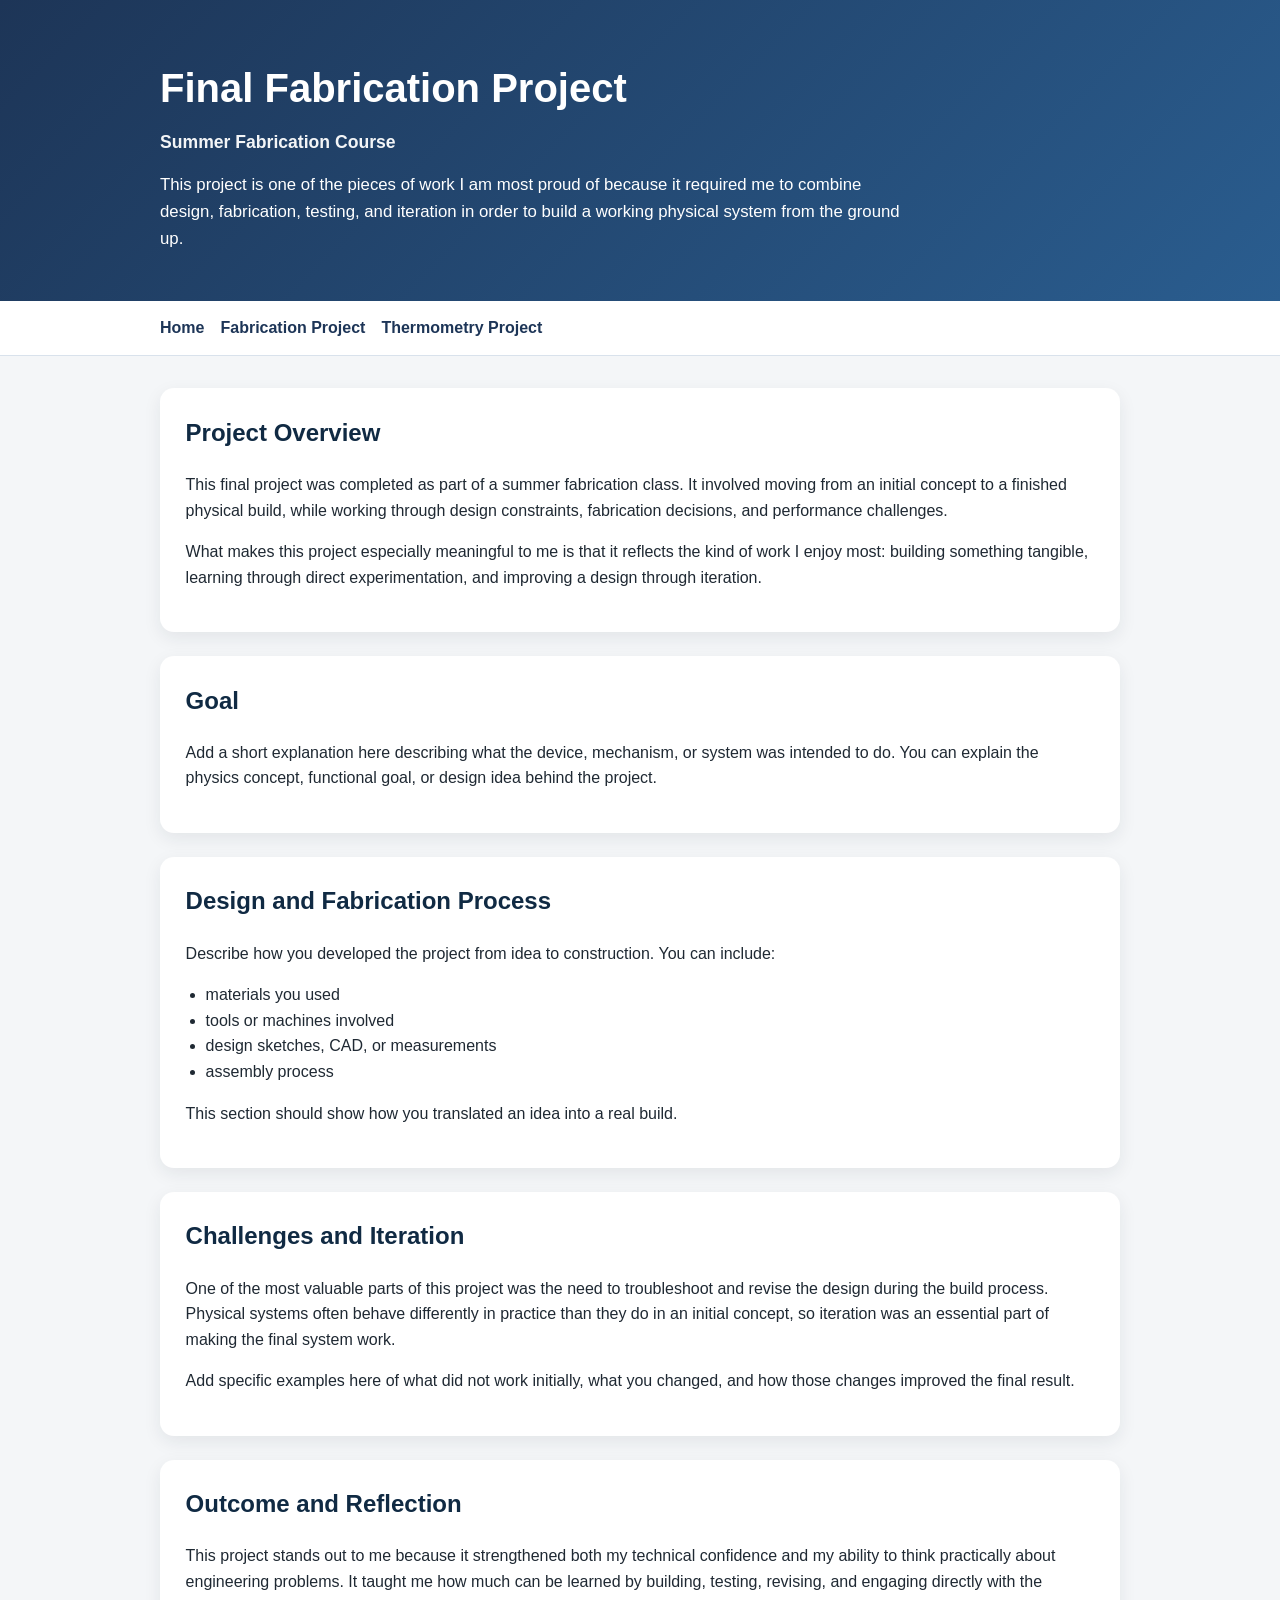
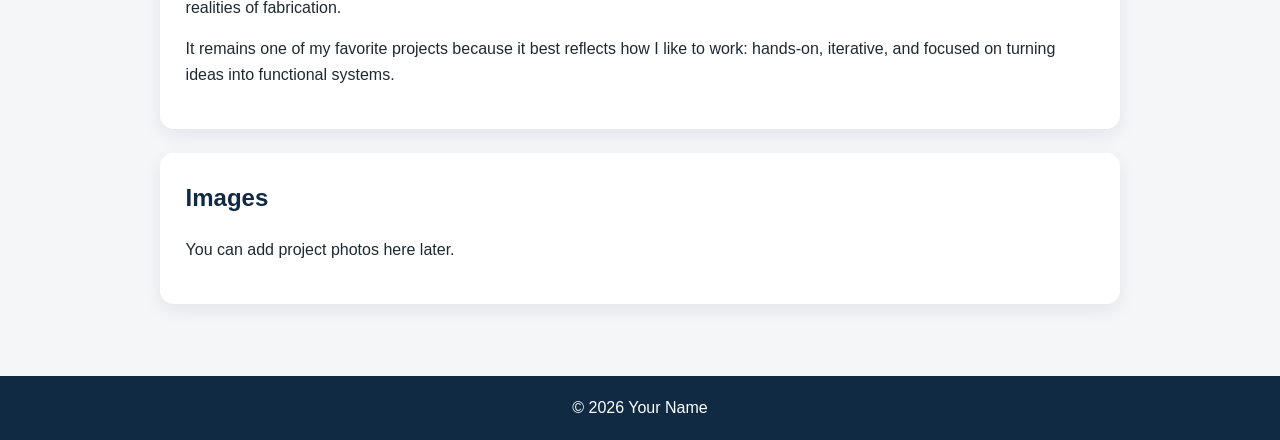
==== fabrication.html @ 94cea354 "Add portfolio website content" ====
<!DOCTYPE html>
<html lang="en">
<head>
  <meta charset="UTF-8" />
  <meta name="viewport" content="width=device-width, initial-scale=1.0" />
  <title>Final Fabrication Project | Helena Jackson </title>
  <link rel="stylesheet" href="style.css" />
</head>
<body>
  <header class="site-header">
    <div class="container">
      <h1>Final Fabrication Project</h1>
      <p class="subtitle">
        Summer Fabrication Course
      </p>
      <p class="intro">
        This project is one of the pieces of work I am most proud of because it required
        me to combine design, fabrication, testing, and iteration in order to build a
        working physical system from the ground up.
      </p>
    </div>
  </header>

  <nav class="navbar">
    <div class="container nav-links">
      <a href="index.html">Home</a>
      <a href="fabrication.html">Fabrication Project</a>
      <a href="thermometry.html">Thermometry Project</a>
    </div>
  </nav>

  <main class="container">
    <section class="card">
      <h2>Project Overview</h2>
      <p>
        This final project was completed as part of a summer fabrication class. It involved
        moving from an initial concept to a finished physical build, while working through
        design constraints, fabrication decisions, and performance challenges.
      </p>
      <p>
        What makes this project especially meaningful to me is that it reflects the kind of
        work I enjoy most: building something tangible, learning through direct experimentation,
        and improving a design through iteration.
      </p>
    </section>

    <section class="card">
      <h2>Goal</h2>
      <p>
        Add a short explanation here describing what the device, mechanism, or system was
        intended to do. You can explain the physics concept, functional goal, or design idea
        behind the project.
      </p>
    </section>

    <section class="card">
      <h2>Design and Fabrication Process</h2>
      <p>
        Describe how you developed the project from idea to construction. You can include:
      </p>
      <ul>
        <li>materials you used</li>
        <li>tools or machines involved</li>
        <li>design sketches, CAD, or measurements</li>
        <li>assembly process</li>
      </ul>
      <p>
        This section should show how you translated an idea into a real build.
      </p>
    </section>

    <section class="card">
      <h2>Challenges and Iteration</h2>
      <p>
        One of the most valuable parts of this project was the need to troubleshoot and revise
        the design during the build process. Physical systems often behave differently in practice
        than they do in an initial concept, so iteration was an essential part of making the
        final system work.
      </p>
      <p>
        Add specific examples here of what did not work initially, what you changed, and how those
        changes improved the final result.
      </p>
    </section>

    <section class="card">
      <h2>Outcome and Reflection</h2>
      <p>
        This project stands out to me because it strengthened both my technical confidence and
        my ability to think practically about engineering problems. It taught me how much can be
        learned by building, testing, revising, and engaging directly with the realities of
        fabrication.
      </p>
      <p>
        It remains one of my favorite projects because it best reflects how I like to work:
        hands-on, iterative, and focused on turning ideas into functional systems.
      </p>
    </section>

    <section class="card">
      <h2>Images</h2>
      <p>
        You can add project photos here later.
      </p>

      <!-- Example image block:
      <img src="images/fabrication-project.jpg" alt="Fabrication project" class="project-image" />
      <p class="caption">Caption describing the image.</p>
      -->
    </section>
  </main>

  <footer class="site-footer">
    <div class="container">
      <p>© 2026 Your Name</p>
    </div>
  </footer>
</body>
</html>
---- style.css ----
* {
  box-sizing: border-box;
}

body {
  margin: 0;
  font-family: Arial, Helvetica, sans-serif;
  background-color: #f4f6f8;
  color: #1f2933;
  line-height: 1.6;
}

.container {
  width: min(960px, 92%);
  margin: 0 auto;
}

.site-header {
  background: linear-gradient(135deg, #1d3557, #2a5d8f);
  color: #ffffff;
  padding: 3.5rem 0 3rem;
}

.site-header h1 {
  margin: 0 0 0.5rem;
  font-size: 2.5rem;
}

.subtitle {
  font-size: 1.1rem;
  font-weight: 700;
  margin: 0 0 1rem;
  opacity: 0.95;
}

.intro {
  max-width: 760px;
  margin: 0;
  font-size: 1.05rem;
}

.navbar {
  background-color: #ffffff;
  border-bottom: 1px solid #d9e2ec;
  position: sticky;
  top: 0;
  z-index: 10;
}

.nav-links {
  display: flex;
  gap: 1rem;
  flex-wrap: wrap;
  padding: 0.9rem 0;
}

.nav-links a {
  color: #1d3557;
  text-decoration: none;
  font-weight: 700;
}

.nav-links a:hover {
  text-decoration: underline;
}

main {
  padding: 2rem 0 3rem;
}

.card {
  background-color: #ffffff;
  border-radius: 14px;
  padding: 1.6rem;
  margin-bottom: 1.5rem;
  box-shadow: 0 6px 18px rgba(31, 41, 51, 0.08);
}

.card h2 {
  margin-top: 0;
  color: #102a43;
}

.project-list {
  display: grid;
  gap: 1rem;
}

.project-item {
  padding: 1rem;
  border: 1px solid #d9e2ec;
  border-radius: 10px;
  background-color: #f9fbfc;
}

.project-item h3 {
  margin-top: 0;
  margin-bottom: 0.4rem;
}

.project-item a {
  color: #1d3557;
  text-decoration: none;
}

.project-item a:hover {
  text-decoration: underline;
}

.project-image {
  width: 100%;
  height: auto;
  border-radius: 10px;
  margin-top: 1rem;
}

.caption {
  font-size: 0.95rem;
  color: #52606d;
  margin-top: 0.5rem;
}

ul {
  padding-left: 1.25rem;
}

.site-footer {
  background-color: #102a43;
  color: #ffffff;
  padding: 1.2rem 0;
  text-align: center;
}

.site-footer p {
  margin: 0;
}

@media (max-width: 640px) {
  .site-header h1 {
    font-size: 2rem;
  }

  .intro {
    font-size: 1rem;
  }

  .card {
    padding: 1.2rem;
  }
}
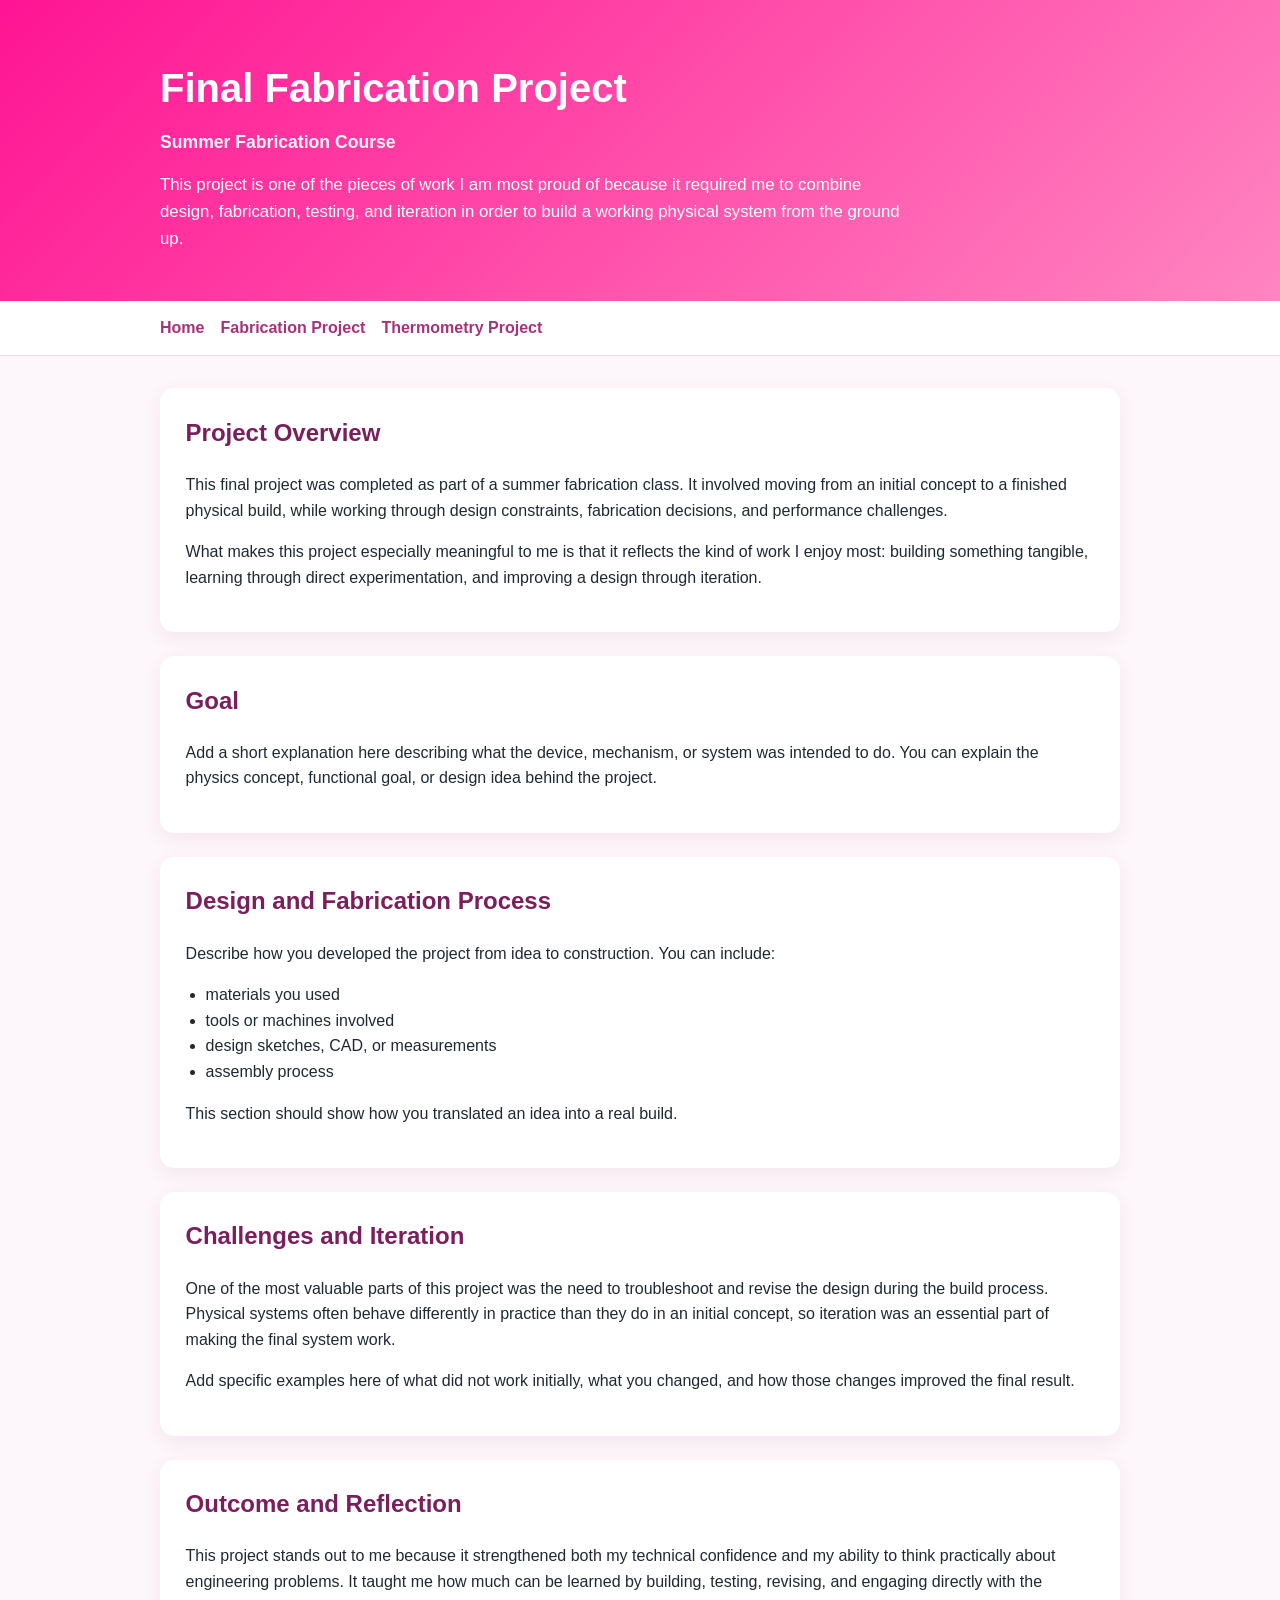
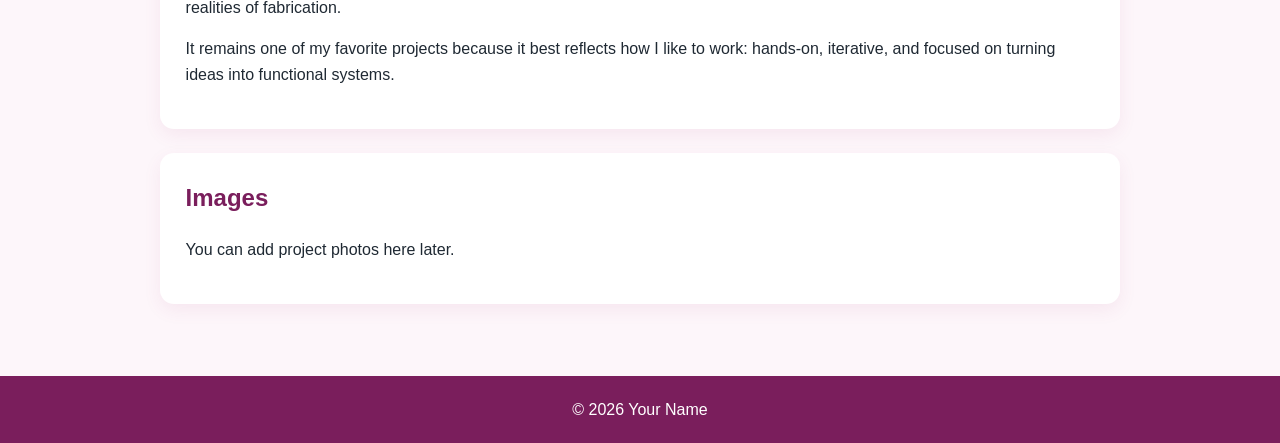
==== commit bfa3312f: "made changes" ====
--- a/fabrication.html
+++ b/fabrication.html
@@ -4,7 +4,7 @@
   <meta charset="UTF-8" />
   <meta name="viewport" content="width=device-width, initial-scale=1.0" />
   <title>Final Fabrication Project | Helena Jackson </title>
-  <link rel="stylesheet" href="style.css" />
+  <link rel="stylesheet" href="style.css?v=2" />
 </head>
 <body>
   <header class="site-header">
--- a/style.css
+++ b/style.css
@@ -5,7 +5,7 @@
 body {
   margin: 0;
   font-family: Arial, Helvetica, sans-serif;
-  background-color: #f4f6f8;
+  background-color: #fdf6fa; /* very light pink background */
   color: #1f2933;
   line-height: 1.6;
 }
@@ -16,7 +16,7 @@
 }
 
 .site-header {
-  background: linear-gradient(135deg, #1d3557, #2a5d8f);
+  background: linear-gradient(135deg, #ff1493, #ff85c1);
   color: #ffffff;
   padding: 3.5rem 0 3rem;
 }
@@ -41,7 +41,7 @@
 
 .navbar {
   background-color: #ffffff;
-  border-bottom: 1px solid #d9e2ec;
+  border-bottom: 1px solid #f3d6e6;
   position: sticky;
   top: 0;
   z-index: 10;
@@ -55,12 +55,13 @@
 }
 
 .nav-links a {
-  color: #1d3557;
+  color: #a83279;
   text-decoration: none;
   font-weight: 700;
 }
 
 .nav-links a:hover {
+  color: #d16ba5;
   text-decoration: underline;
 }
 
@@ -73,12 +74,12 @@
   border-radius: 14px;
   padding: 1.6rem;
   margin-bottom: 1.5rem;
-  box-shadow: 0 6px 18px rgba(31, 41, 51, 0.08);
+  box-shadow: 0 6px 18px rgba(168, 50, 121, 0.08);
 }
 
 .card h2 {
   margin-top: 0;
-  color: #102a43;
+  color: #7a1e5c;
 }
 
 .project-list {
@@ -88,9 +89,9 @@
 
 .project-item {
   padding: 1rem;
-  border: 1px solid #d9e2ec;
+  border: 1px solid #f3d6e6;
   border-radius: 10px;
-  background-color: #f9fbfc;
+  background-color: #fff9fc;
 }
 
 .project-item h3 {
@@ -99,7 +100,7 @@
 }
 
 .project-item a {
-  color: #1d3557;
+  color: #a83279;
   text-decoration: none;
 }
 
@@ -116,7 +117,7 @@
 
 .caption {
   font-size: 0.95rem;
-  color: #52606d;
+  color: #6b4c5c;
   margin-top: 0.5rem;
 }
 
@@ -125,9 +126,9 @@
 }
 
 .site-footer {
-  background-color: #102a43;
+  background-color: #7a1e5c;
   color: #ffffff;
-  padding: 1.2rem 0;
+  padding: 1.3rem 0;
   text-align: center;
 }
 
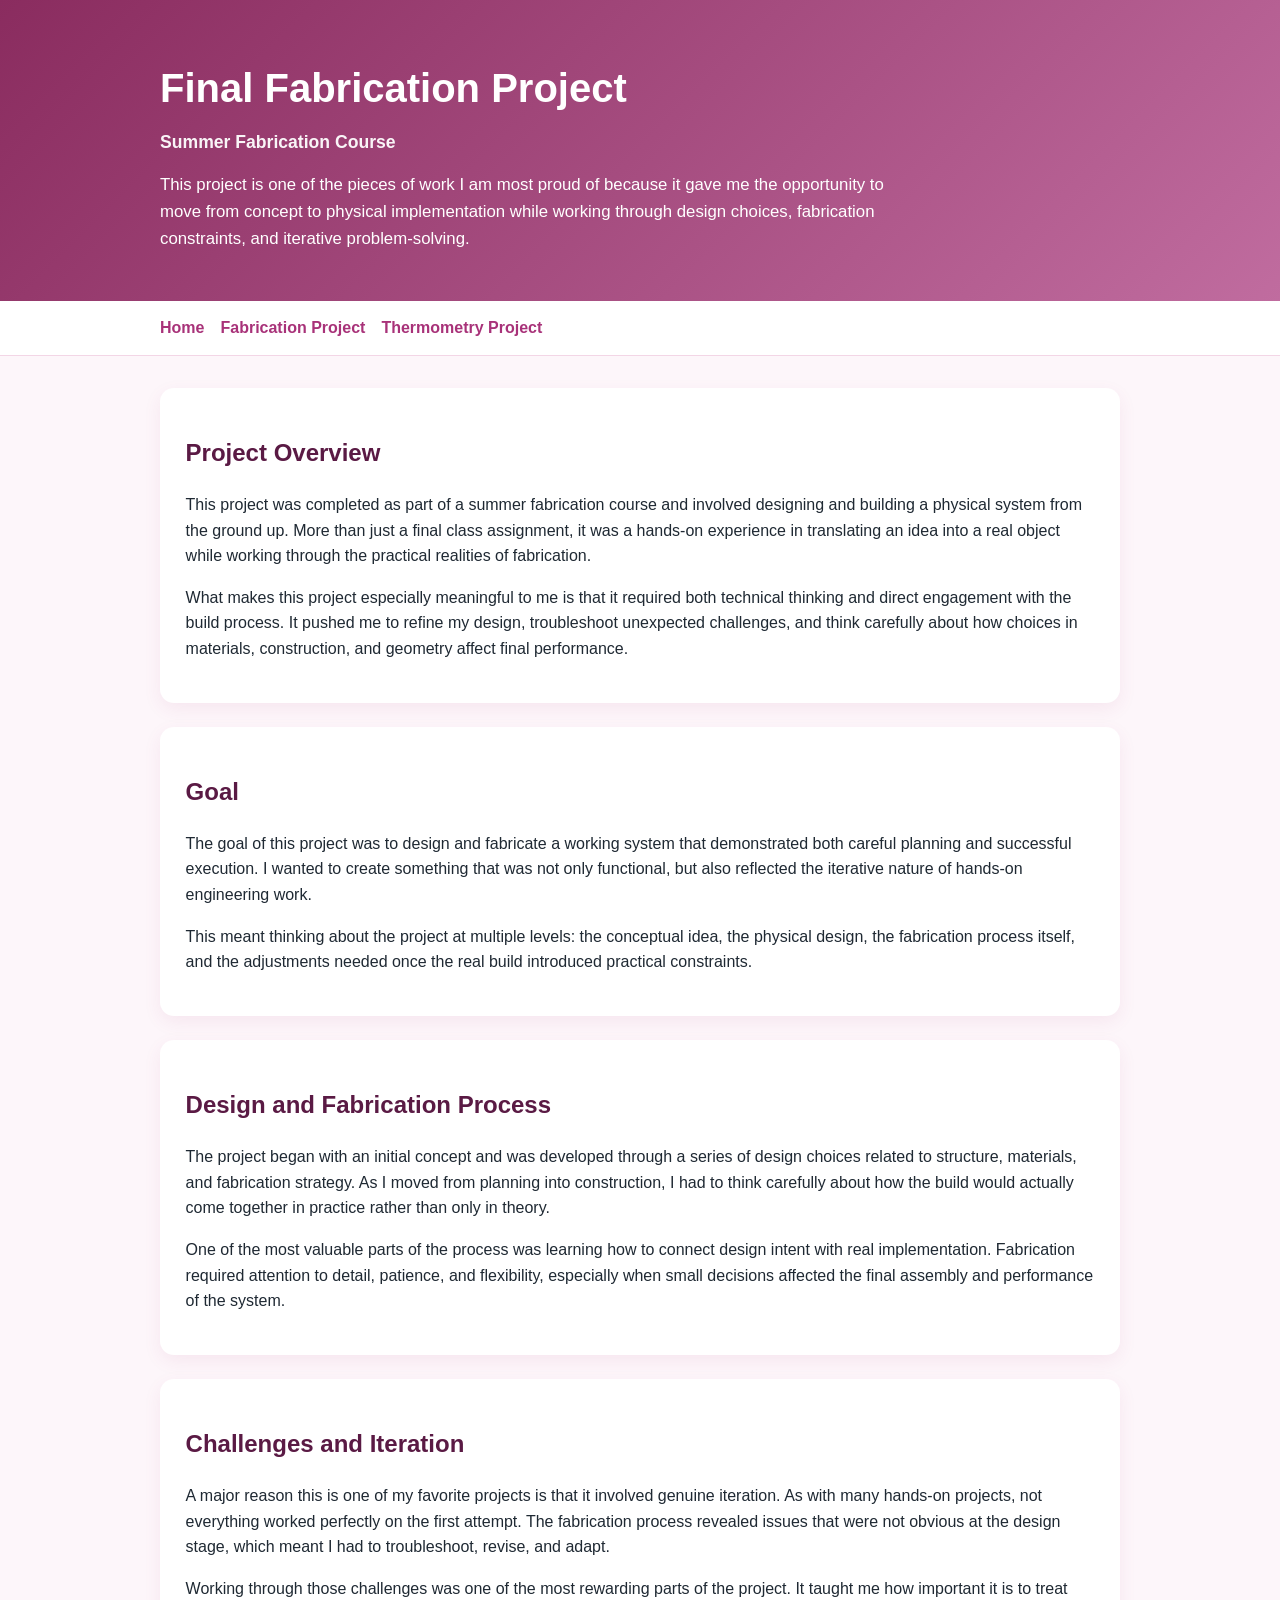
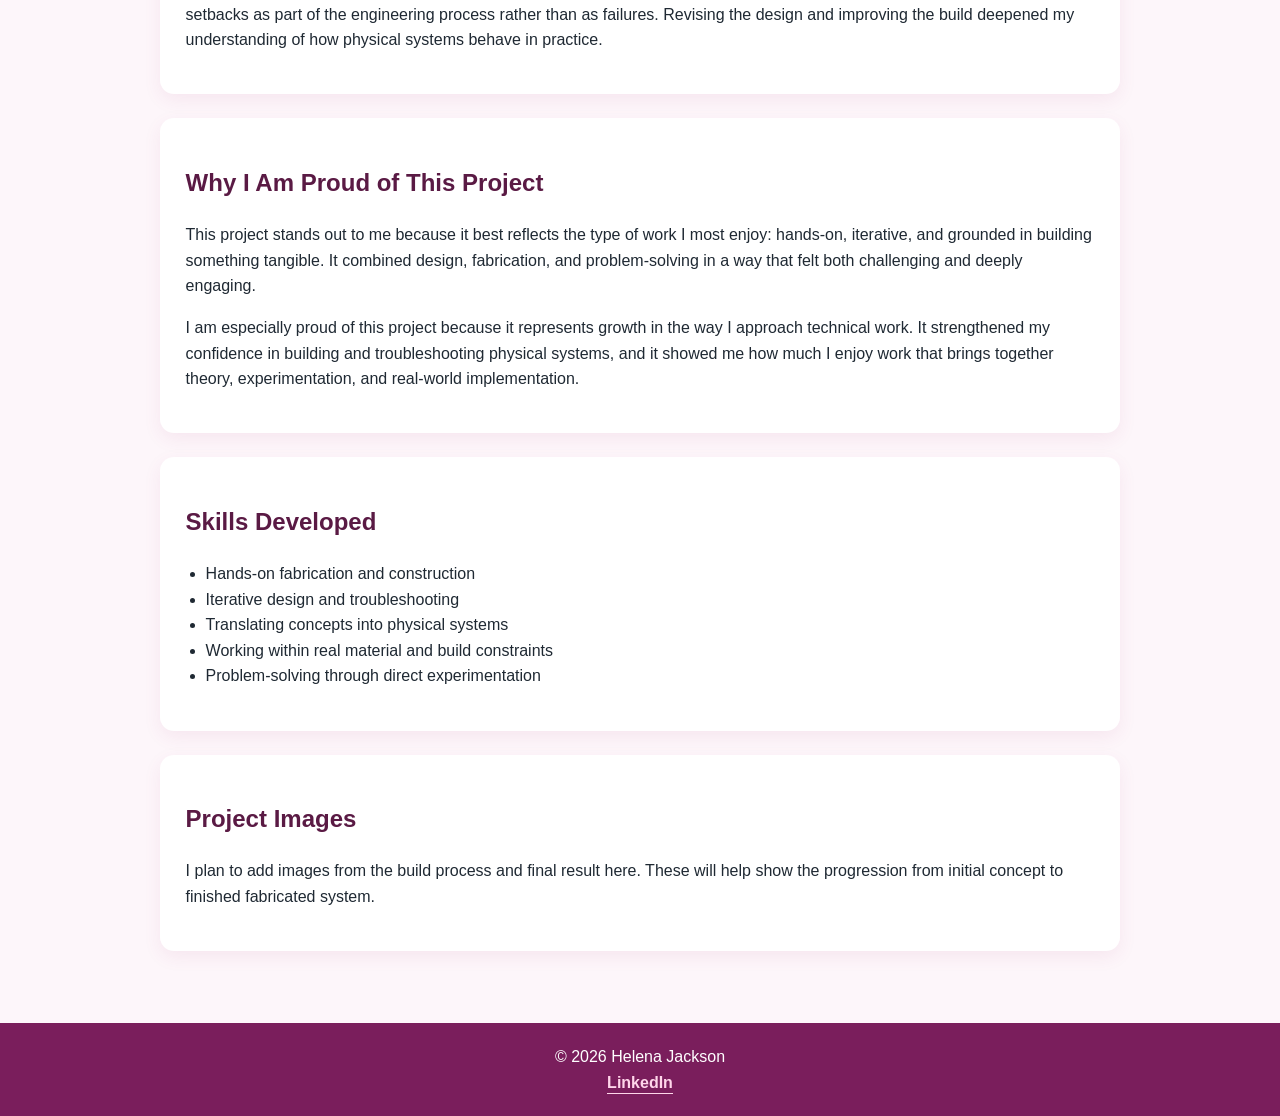
==== commit 2c2dd366: "Add files via upload" ====
--- a/fabrication.html
+++ b/fabrication.html
@@ -3,20 +3,18 @@
 <head>
   <meta charset="UTF-8" />
   <meta name="viewport" content="width=device-width, initial-scale=1.0" />
-  <title>Final Fabrication Project | Helena Jackson </title>
-  <link rel="stylesheet" href="style.css?v=2" />
+  <title>Final Fabrication Project | Helena Jackson</title>
+  <link rel="stylesheet" href="style.css?v=3" />
 </head>
 <body>
   <header class="site-header">
     <div class="container">
       <h1>Final Fabrication Project</h1>
-      <p class="subtitle">
-        Summer Fabrication Course
-      </p>
+      <p class="subtitle">Summer Fabrication Course</p>
       <p class="intro">
-        This project is one of the pieces of work I am most proud of because it required
-        me to combine design, fabrication, testing, and iteration in order to build a
-        working physical system from the ground up.
+        This project is one of the pieces of work I am most proud of because it gave me
+        the opportunity to move from concept to physical implementation while working
+        through design choices, fabrication constraints, and iterative problem-solving.
       </p>
     </div>
   </header>
@@ -33,86 +31,115 @@
     <section class="card">
       <h2>Project Overview</h2>
       <p>
-        This final project was completed as part of a summer fabrication class. It involved
-        moving from an initial concept to a finished physical build, while working through
-        design constraints, fabrication decisions, and performance challenges.
+        This project was completed as part of a summer fabrication course and involved
+        designing and building a physical system from the ground up. More than just a final
+        class assignment, it was a hands-on experience in translating an idea into a real
+        object while working through the practical realities of fabrication.
       </p>
       <p>
-        What makes this project especially meaningful to me is that it reflects the kind of
-        work I enjoy most: building something tangible, learning through direct experimentation,
-        and improving a design through iteration.
+        What makes this project especially meaningful to me is that it required both
+        technical thinking and direct engagement with the build process. It pushed me to
+        refine my design, troubleshoot unexpected challenges, and think carefully about how
+        choices in materials, construction, and geometry affect final performance.
       </p>
     </section>
 
     <section class="card">
       <h2>Goal</h2>
       <p>
-        Add a short explanation here describing what the device, mechanism, or system was
-        intended to do. You can explain the physics concept, functional goal, or design idea
-        behind the project.
+        The goal of this project was to design and fabricate a working system that
+        demonstrated both careful planning and successful execution. I wanted to create
+        something that was not only functional, but also reflected the iterative nature of
+        hands-on engineering work.
+      </p>
+      <p>
+        This meant thinking about the project at multiple levels: the conceptual idea, the
+        physical design, the fabrication process itself, and the adjustments needed once the
+        real build introduced practical constraints.
       </p>
     </section>
 
     <section class="card">
       <h2>Design and Fabrication Process</h2>
       <p>
-        Describe how you developed the project from idea to construction. You can include:
+        The project began with an initial concept and was developed through a series of
+        design choices related to structure, materials, and fabrication strategy. As I moved
+        from planning into construction, I had to think carefully about how the build would
+        actually come together in practice rather than only in theory.
       </p>
-      <ul>
-        <li>materials you used</li>
-        <li>tools or machines involved</li>
-        <li>design sketches, CAD, or measurements</li>
-        <li>assembly process</li>
-      </ul>
       <p>
-        This section should show how you translated an idea into a real build.
+        One of the most valuable parts of the process was learning how to connect design
+        intent with real implementation. Fabrication required attention to detail, patience,
+        and flexibility, especially when small decisions affected the final assembly and
+        performance of the system.
       </p>
     </section>
 
     <section class="card">
       <h2>Challenges and Iteration</h2>
       <p>
-        One of the most valuable parts of this project was the need to troubleshoot and revise
-        the design during the build process. Physical systems often behave differently in practice
-        than they do in an initial concept, so iteration was an essential part of making the
-        final system work.
+        A major reason this is one of my favorite projects is that it involved genuine
+        iteration. As with many hands-on projects, not everything worked perfectly on the
+        first attempt. The fabrication process revealed issues that were not obvious at the
+        design stage, which meant I had to troubleshoot, revise, and adapt.
       </p>
       <p>
-        Add specific examples here of what did not work initially, what you changed, and how those
-        changes improved the final result.
+        Working through those challenges was one of the most rewarding parts of the project.
+        It taught me how important it is to treat setbacks as part of the engineering process
+        rather than as failures. Revising the design and improving the build deepened my
+        understanding of how physical systems behave in practice.
       </p>
     </section>
 
     <section class="card">
-      <h2>Outcome and Reflection</h2>
+      <h2>Why I Am Proud of This Project</h2>
       <p>
-        This project stands out to me because it strengthened both my technical confidence and
-        my ability to think practically about engineering problems. It taught me how much can be
-        learned by building, testing, revising, and engaging directly with the realities of
-        fabrication.
+        This project stands out to me because it best reflects the type of work I most enjoy:
+        hands-on, iterative, and grounded in building something tangible. It combined design,
+        fabrication, and problem-solving in a way that felt both challenging and deeply
+        engaging.
       </p>
       <p>
-        It remains one of my favorite projects because it best reflects how I like to work:
-        hands-on, iterative, and focused on turning ideas into functional systems.
+        I am especially proud of this project because it represents growth in the way I
+        approach technical work. It strengthened my confidence in building and troubleshooting
+        physical systems, and it showed me how much I enjoy work that brings together theory,
+        experimentation, and real-world implementation.
       </p>
     </section>
 
     <section class="card">
-      <h2>Images</h2>
+      <h2>Skills Developed</h2>
+      <ul>
+        <li>Hands-on fabrication and construction</li>
+        <li>Iterative design and troubleshooting</li>
+        <li>Translating concepts into physical systems</li>
+        <li>Working within real material and build constraints</li>
+        <li>Problem-solving through direct experimentation</li>
+      </ul>
+    </section>
+
+    <section class="card">
+      <h2>Project Images</h2>
       <p>
-        You can add project photos here later.
+        I plan to add images from the build process and final result here. These will help
+        show the progression from initial concept to finished fabricated system.
       </p>
 
       <!-- Example image block:
-      <img src="images/fabrication-project.jpg" alt="Fabrication project" class="project-image" />
-      <p class="caption">Caption describing the image.</p>
+      <img src="images/fabrication-project.jpg" alt="Final fabrication project" class="project-image" />
+      <p class="caption">Final fabricated project.</p>
       -->
     </section>
   </main>
 
   <footer class="site-footer">
     <div class="container">
-      <p>© 2026 Your Name</p>
+      <p>© 2026 Helena Jackson</p>
+      <p>
+        <a href="https://www.linkedin.com/in/helena-jackson-457bb52a4/" target="_blank">
+          LinkedIn
+        </a>
+      </p>
     </div>
   </footer>
 </body>
--- a/style.css
+++ b/style.css
@@ -5,7 +5,7 @@
 body {
   margin: 0;
   font-family: Arial, Helvetica, sans-serif;
-  background-color: #fdf6fa; /* very light pink background */
+  background-color: #fdf6fa;
   color: #1f2933;
   line-height: 1.6;
 }
@@ -15,8 +15,10 @@
   margin: 0 auto;
 }
 
+/* ===== HEADER ===== */
+
 .site-header {
-  background: linear-gradient(135deg, #ff1493, #ff85c1);
+  background: linear-gradient(135deg, #8a2c5f, #c06c9f);
   color: #ffffff;
   padding: 3.5rem 0 3rem;
 }
@@ -38,6 +40,37 @@
   margin: 0;
   font-size: 1.05rem;
 }
+
+.header-content {
+  display: flex;
+  align-items: center;
+  justify-content: space-between;
+  gap: 2rem;
+  flex-wrap: nowrap;
+}
+
+.header-text {
+  flex: 1 1 auto;
+  min-width: 0;
+}
+
+.header-image {
+  flex: 0 0 auto;
+}
+
+/* Desktop profile image sizing */
+.header-image img {
+  width: 150px;
+  height: 150px;
+  object-fit: cover;
+  object-position: center;
+  border-radius: 50%;
+  display: block;
+  border: 4px solid rgba(255, 255, 255, 0.65);
+  box-shadow: 0 10px 28px rgba(138, 44, 95, 0.2);
+}
+
+/* ===== NAVBAR ===== */
 
 .navbar {
   background-color: #ffffff;
@@ -65,6 +98,8 @@
   text-decoration: underline;
 }
 
+/* ===== MAIN CONTENT ===== */
+
 main {
   padding: 2rem 0 3rem;
 }
@@ -78,8 +113,17 @@
 }
 
 .card h2 {
-  margin-top: 0;
-  color: #7a1e5c;
+  color: #5a1a44;
+}
+
+.card a {
+  color: #8a2c5f;
+  text-decoration: none;
+  font-weight: 500;
+}
+
+.card a:hover {
+  text-decoration: underline;
 }
 
 .project-list {
@@ -125,6 +169,8 @@
   padding-left: 1.25rem;
 }
 
+/* ===== FOOTER ===== */
+
 .site-footer {
   background-color: #7a1e5c;
   color: #ffffff;
@@ -136,6 +182,38 @@
   margin: 0;
 }
 
+.site-footer a {
+  color: #ffd6ea;
+  text-decoration: none;
+  font-weight: 600;
+  border-bottom: 1px solid #ffd6ea;
+  padding-bottom: 2px;
+}
+
+.site-footer a:hover {
+  color: #ffffff;
+  border-bottom: 1px solid #ffffff;
+}
+
+/* ===== MOBILE ===== */
+
+@media (max-width: 700px) {
+  .header-content {
+    flex-direction: column;
+    text-align: center;
+  }
+
+  .header-text {
+    flex: 1 1 auto;
+  }
+
+  .header-image img {
+    width: 115px;
+    height: 115px;
+    margin-top: 1rem;
+  }
+}
+
 @media (max-width: 640px) {
   .site-header h1 {
     font-size: 2rem;
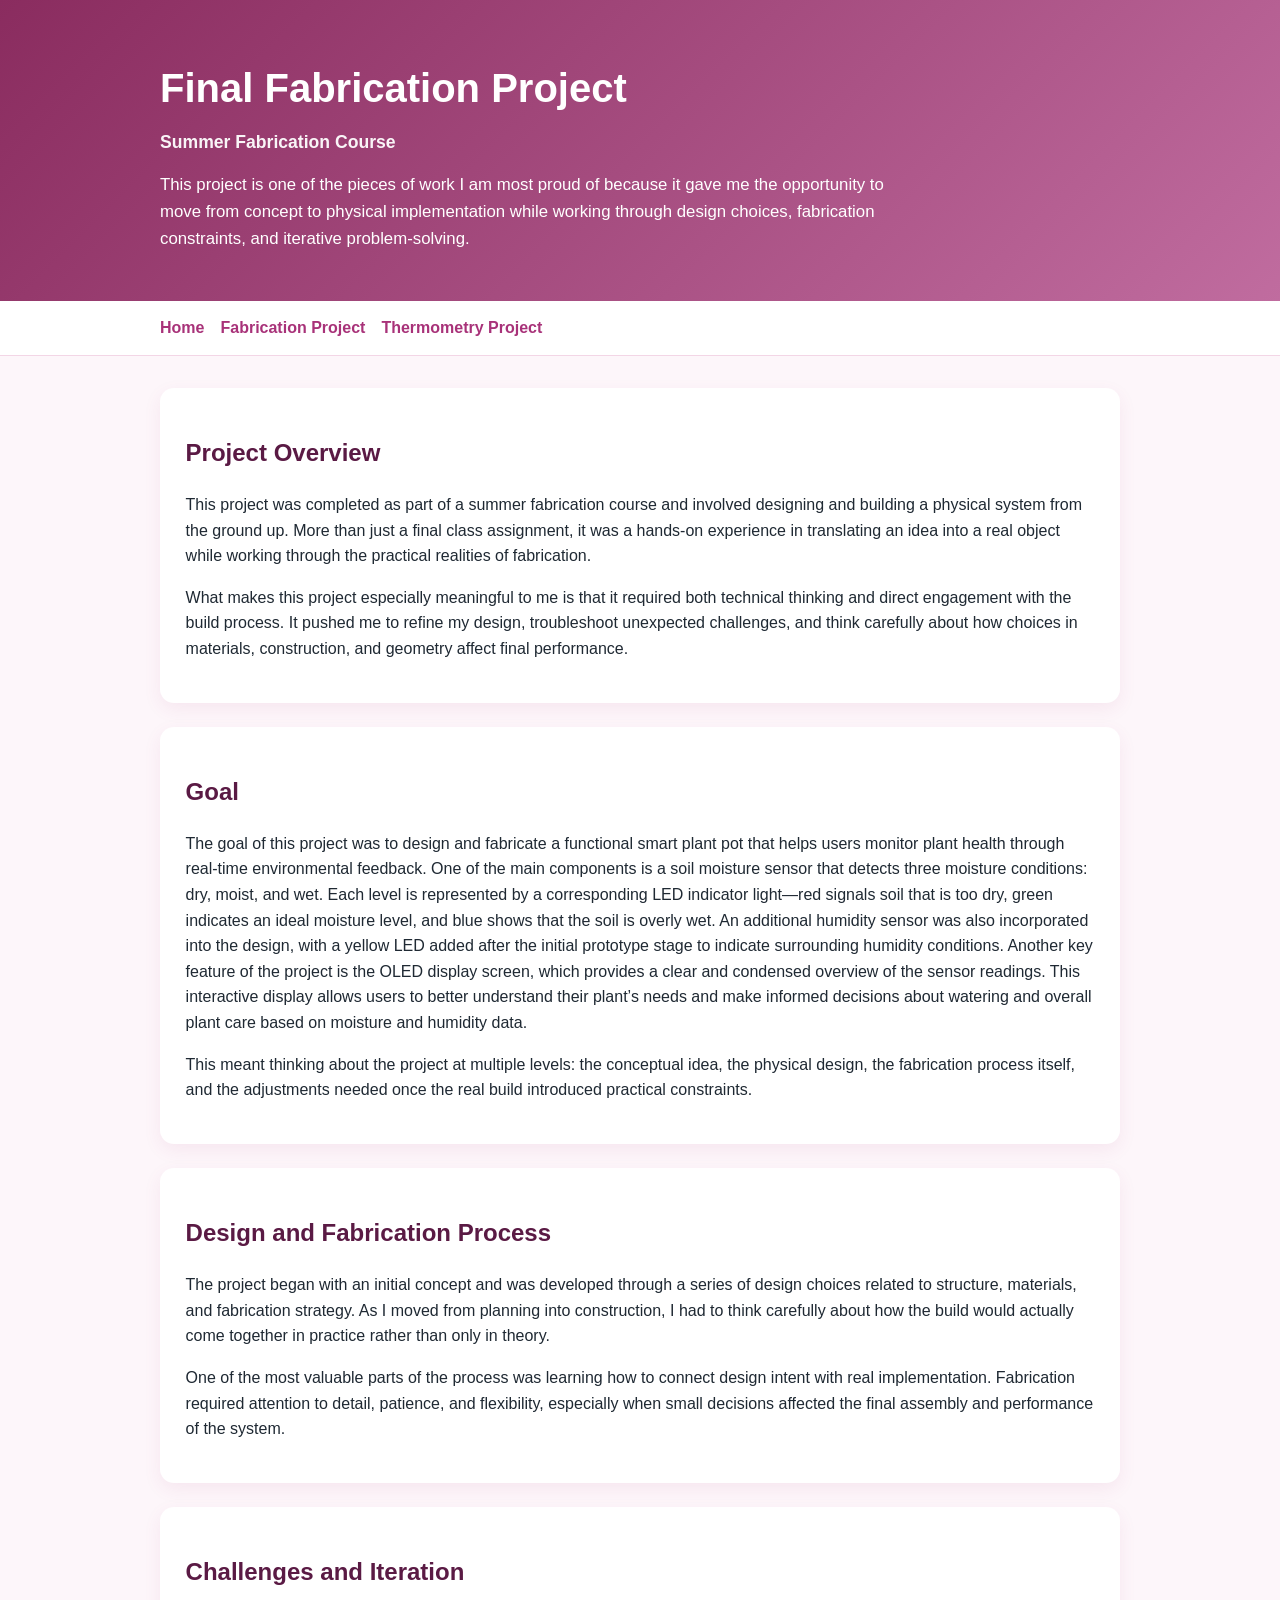
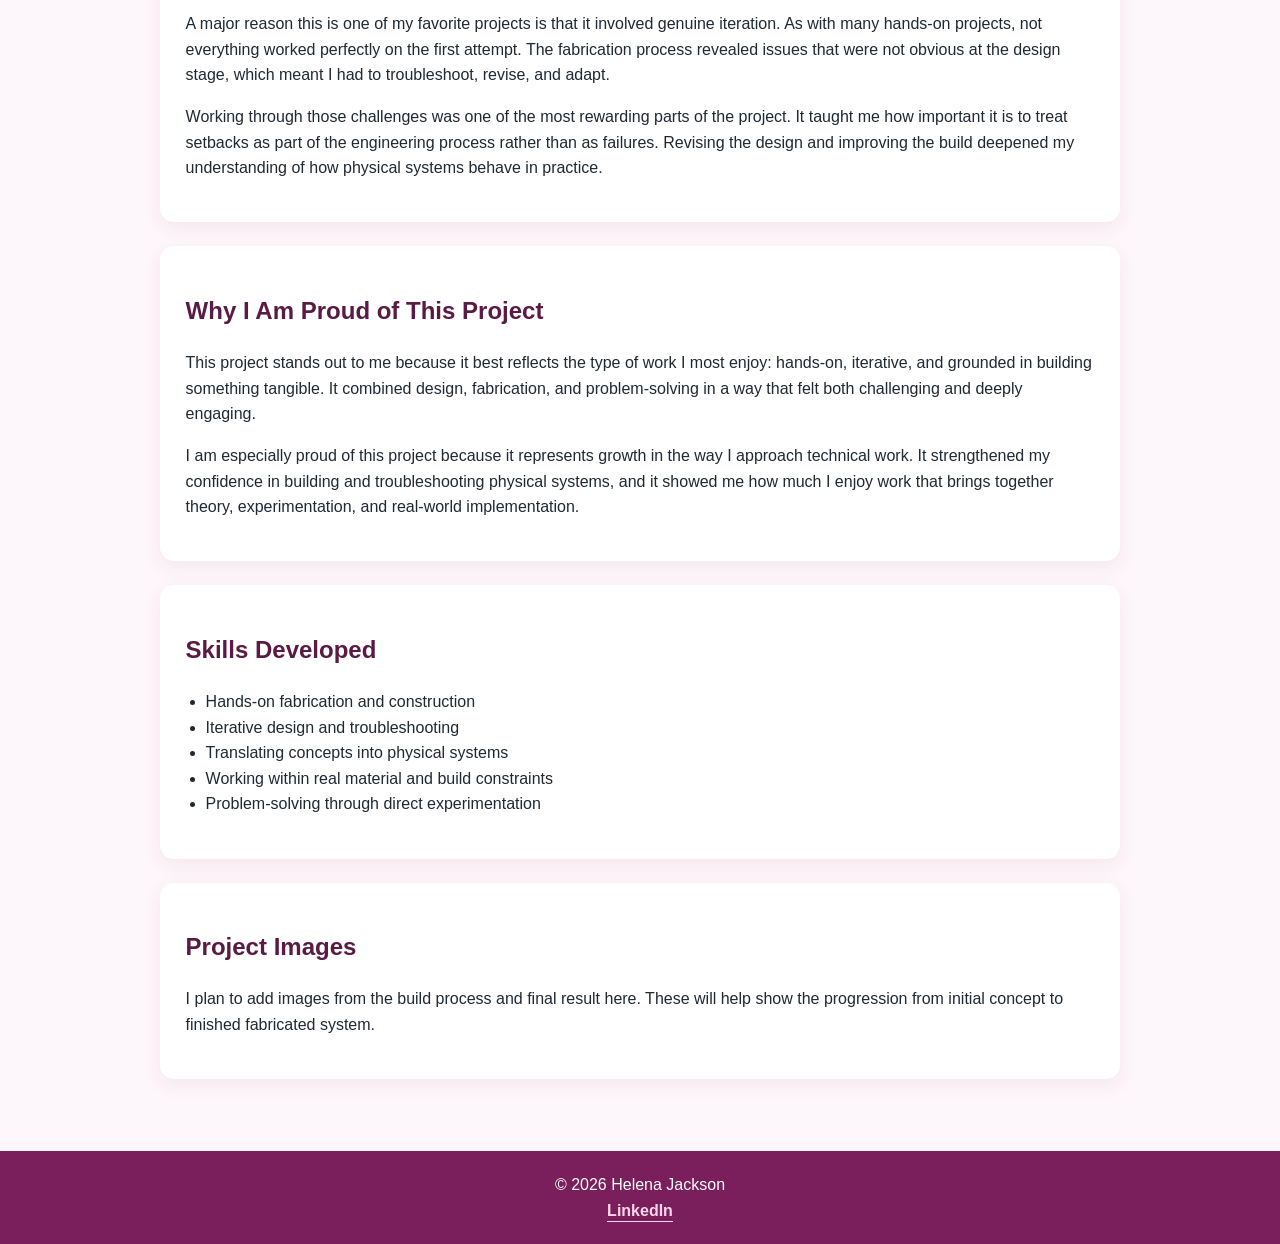
==== commit 97ec9520: "new chnages" ====
--- a/fabrication.html
+++ b/fabrication.html
@@ -47,10 +47,10 @@
     <section class="card">
       <h2>Goal</h2>
       <p>
-        The goal of this project was to design and fabricate a working system that
-        demonstrated both careful planning and successful execution. I wanted to create
-        something that was not only functional, but also reflected the iterative nature of
-        hands-on engineering work.
+        The goal of this project was to design and fabricate a functional smart plant pot that helps users monitor plant health through real-time environmental feedback. One of the main components is a soil moisture sensor that detects three moisture conditions: dry, moist, and wet. Each level is represented by a corresponding LED indicator light—red signals soil that is too dry, green indicates an ideal moisture level, and blue shows that the soil is overly wet.
+
+        An additional humidity sensor was also incorporated into the design, with a yellow LED added after the initial prototype stage to indicate surrounding humidity conditions. Another key feature of the project is the OLED display screen, which provides a clear and condensed overview of the sensor readings. This interactive display allows users to better understand their plant’s needs and make informed decisions about watering and overall plant care based on moisture and humidity data.
+
       </p>
       <p>
         This meant thinking about the project at multiple levels: the conceptual idea, the
--- a/style.css
+++ b/style.css
@@ -60,8 +60,8 @@
 
 /* Desktop profile image sizing */
 .header-image img {
-  width: 150px;
-  height: 150px;
+  width: 170px;
+  height: 170px;
   object-fit: cover;
   object-position: center;
   border-radius: 50%;
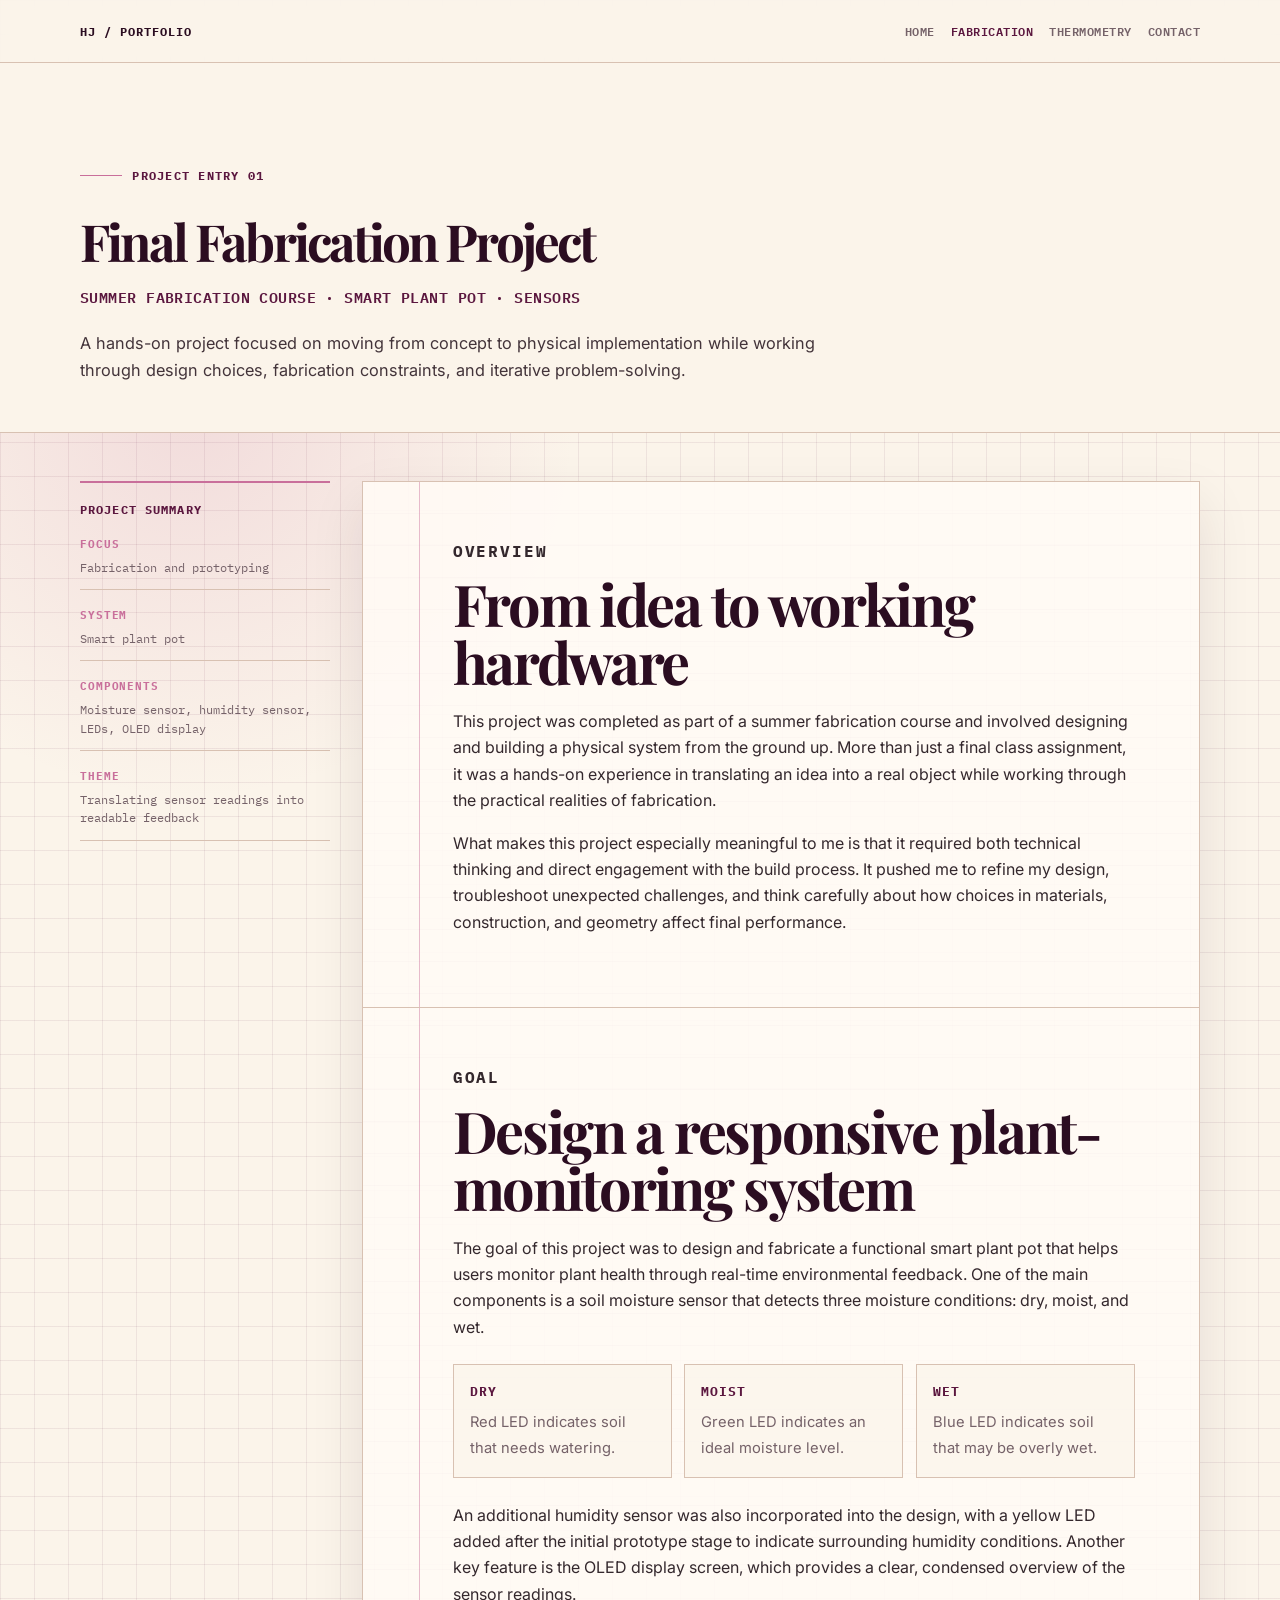
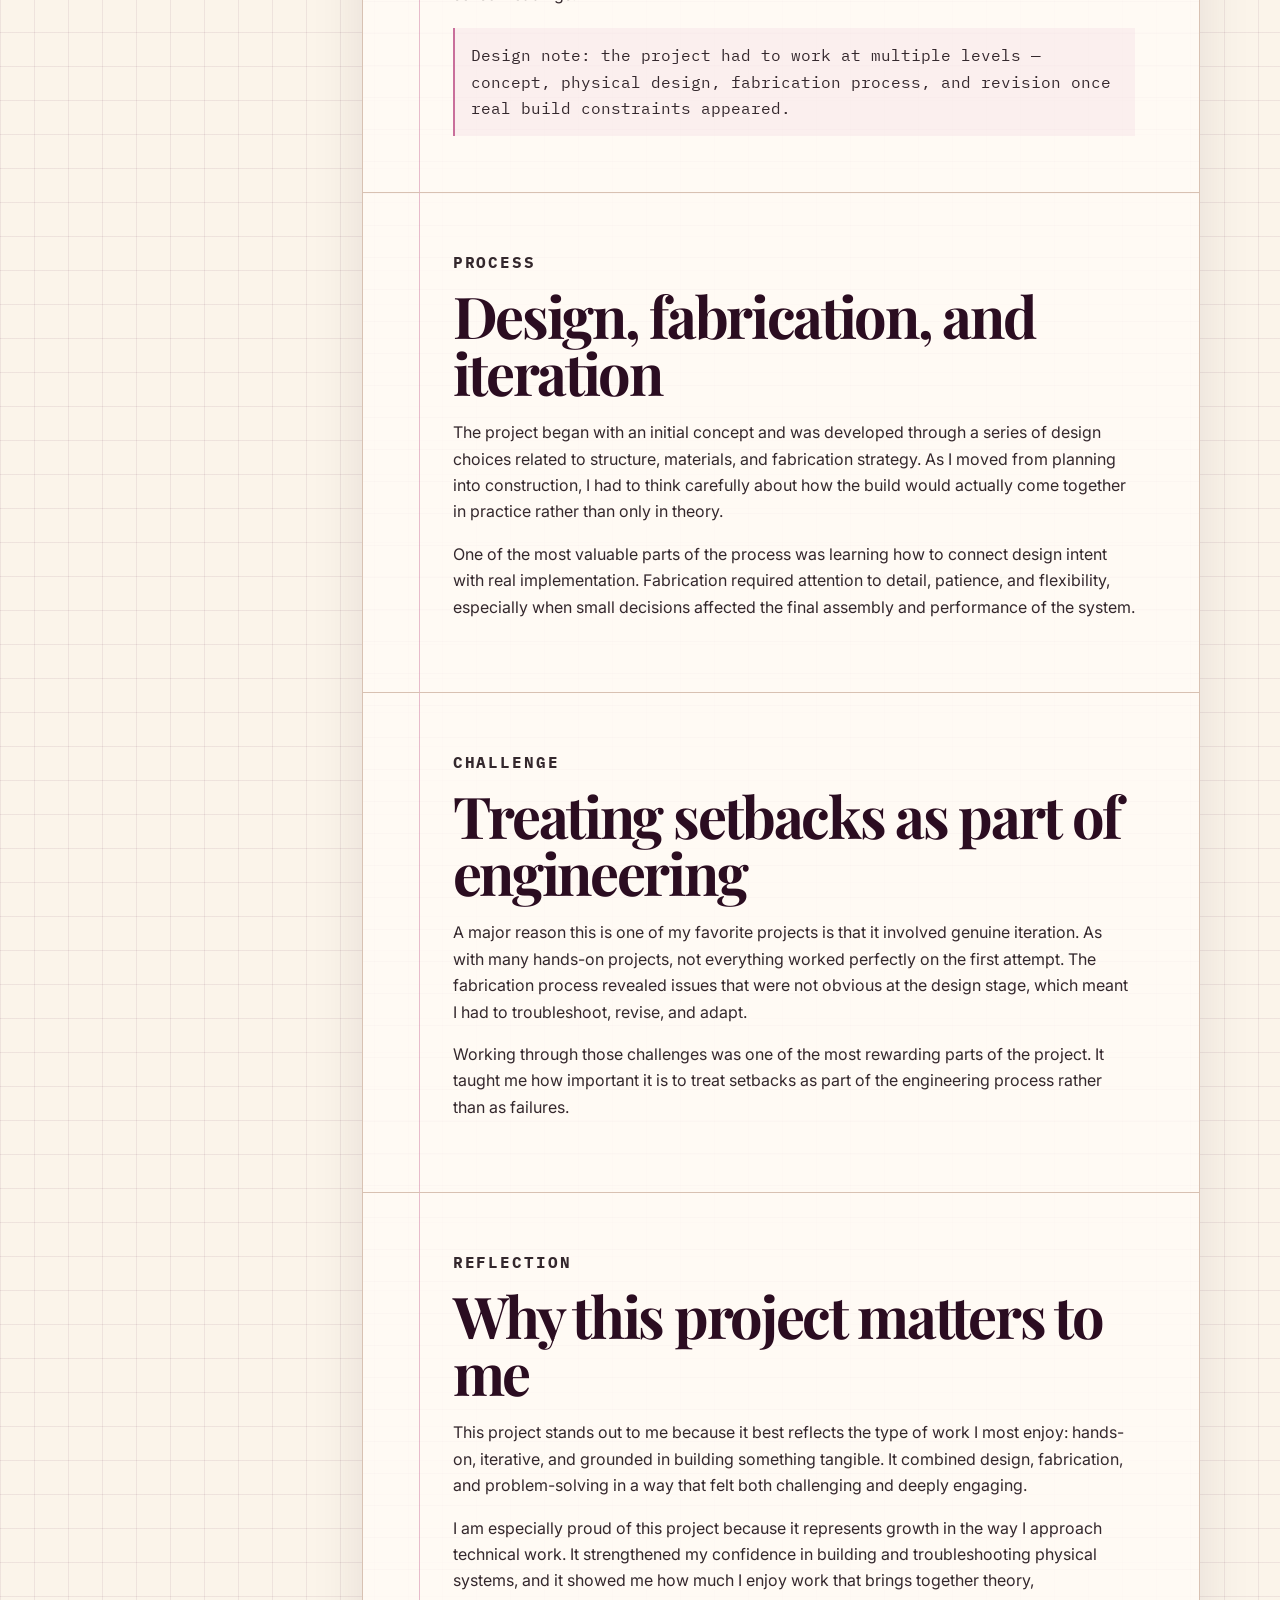
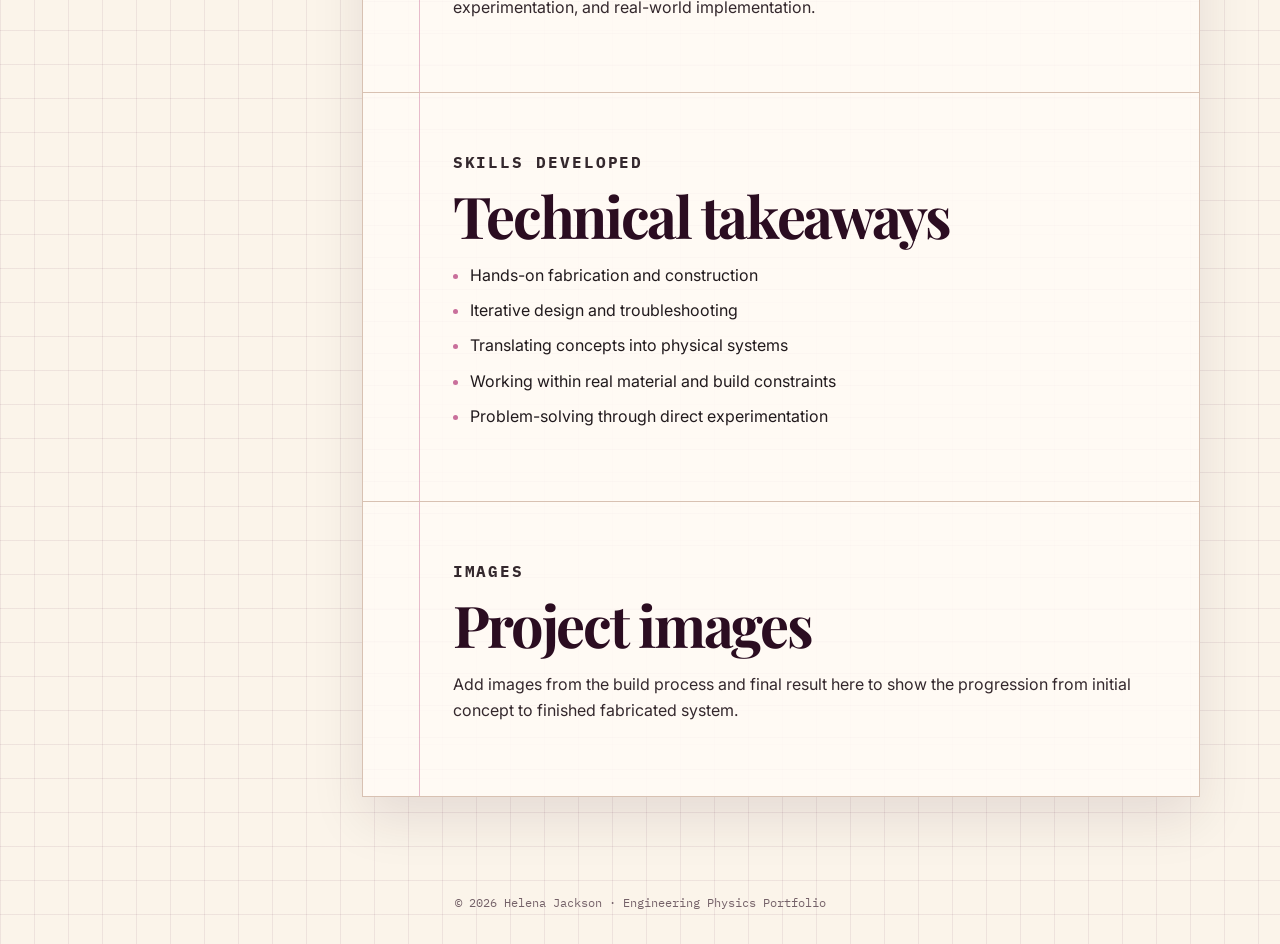
==== commit 231510d9: "cool" ====
--- a/fabrication.html
+++ b/fabrication.html
@@ -4,142 +4,201 @@
   <meta charset="UTF-8" />
   <meta name="viewport" content="width=device-width, initial-scale=1.0" />
   <title>Final Fabrication Project | Helena Jackson</title>
-  <link rel="stylesheet" href="style.css?v=3" />
+
+  <link rel="preconnect" href="https://fonts.googleapis.com">
+  <link rel="preconnect" href="https://fonts.gstatic.com" crossorigin>
+  <link href="https://fonts.googleapis.com/css2?family=IBM+Plex+Mono:wght@400;500;600;700&family=Inter:wght@400;500;600;700;800&family=Playfair+Display:wght@600;700&display=swap" rel="stylesheet">
+
+  <link rel="stylesheet" href="style.css?v=5" />
 </head>
+
 <body>
-  <header class="site-header">
+  <nav class="topbar">
+    <div class="container topbar-inner">
+      <a class="logomark" href="index.html">HJ / Portfolio</a>
+      <div class="nav-links">
+        <a href="index.html">Home</a>
+        <a class="active" href="fabrication.html">Fabrication</a>
+        <a href="thermometry.html">Thermometry</a>
+        <a href="index.html#contact">Contact</a>
+      </div>
+    </div>
+  </nav>
+
+  <header class="project-hero">
     <div class="container">
+      <p class="page-label">Project Entry 01</p>
       <h1>Final Fabrication Project</h1>
-      <p class="subtitle">Summer Fabrication Course</p>
+      <p class="subtitle">Summer Fabrication Course · Smart Plant Pot · Sensors</p>
       <p class="intro">
-        This project is one of the pieces of work I am most proud of because it gave me
-        the opportunity to move from concept to physical implementation while working
-        through design choices, fabrication constraints, and iterative problem-solving.
+        A hands-on project focused on moving from concept to physical implementation while
+        working through design choices, fabrication constraints, and iterative problem-solving.
       </p>
     </div>
   </header>
 
-  <nav class="navbar">
-    <div class="container nav-links">
-      <a href="index.html">Home</a>
-      <a href="fabrication.html">Fabrication Project</a>
-      <a href="thermometry.html">Thermometry Project</a>
-    </div>
-  </nav>
-
-  <main class="container">
-    <section class="card">
-      <h2>Project Overview</h2>
-      <p>
-        This project was completed as part of a summer fabrication course and involved
-        designing and building a physical system from the ground up. More than just a final
-        class assignment, it was a hands-on experience in translating an idea into a real
-        object while working through the practical realities of fabrication.
-      </p>
-      <p>
-        What makes this project especially meaningful to me is that it required both
-        technical thinking and direct engagement with the build process. It pushed me to
-        refine my design, troubleshoot unexpected challenges, and think carefully about how
-        choices in materials, construction, and geometry affect final performance.
-      </p>
-    </section>
-
-    <section class="card">
-      <h2>Goal</h2>
-      <p>
-        The goal of this project was to design and fabricate a functional smart plant pot that helps users monitor plant health through real-time environmental feedback. One of the main components is a soil moisture sensor that detects three moisture conditions: dry, moist, and wet. Each level is represented by a corresponding LED indicator light—red signals soil that is too dry, green indicates an ideal moisture level, and blue shows that the soil is overly wet.
-
-        An additional humidity sensor was also incorporated into the design, with a yellow LED added after the initial prototype stage to indicate surrounding humidity conditions. Another key feature of the project is the OLED display screen, which provides a clear and condensed overview of the sensor readings. This interactive display allows users to better understand their plant’s needs and make informed decisions about watering and overall plant care based on moisture and humidity data.
-
-      </p>
-      <p>
-        This meant thinking about the project at multiple levels: the conceptual idea, the
-        physical design, the fabrication process itself, and the adjustments needed once the
-        real build introduced practical constraints.
-      </p>
-    </section>
-
-    <section class="card">
-      <h2>Design and Fabrication Process</h2>
-      <p>
-        The project began with an initial concept and was developed through a series of
-        design choices related to structure, materials, and fabrication strategy. As I moved
-        from planning into construction, I had to think carefully about how the build would
-        actually come together in practice rather than only in theory.
-      </p>
-      <p>
-        One of the most valuable parts of the process was learning how to connect design
-        intent with real implementation. Fabrication required attention to detail, patience,
-        and flexibility, especially when small decisions affected the final assembly and
-        performance of the system.
-      </p>
-    </section>
-
-    <section class="card">
-      <h2>Challenges and Iteration</h2>
-      <p>
-        A major reason this is one of my favorite projects is that it involved genuine
-        iteration. As with many hands-on projects, not everything worked perfectly on the
-        first attempt. The fabrication process revealed issues that were not obvious at the
-        design stage, which meant I had to troubleshoot, revise, and adapt.
-      </p>
-      <p>
-        Working through those challenges was one of the most rewarding parts of the project.
-        It taught me how important it is to treat setbacks as part of the engineering process
-        rather than as failures. Revising the design and improving the build deepened my
-        understanding of how physical systems behave in practice.
-      </p>
-    </section>
-
-    <section class="card">
-      <h2>Why I Am Proud of This Project</h2>
-      <p>
-        This project stands out to me because it best reflects the type of work I most enjoy:
-        hands-on, iterative, and grounded in building something tangible. It combined design,
-        fabrication, and problem-solving in a way that felt both challenging and deeply
-        engaging.
-      </p>
-      <p>
-        I am especially proud of this project because it represents growth in the way I
-        approach technical work. It strengthened my confidence in building and troubleshooting
-        physical systems, and it showed me how much I enjoy work that brings together theory,
-        experimentation, and real-world implementation.
-      </p>
-    </section>
-
-    <section class="card">
-      <h2>Skills Developed</h2>
-      <ul>
-        <li>Hands-on fabrication and construction</li>
-        <li>Iterative design and troubleshooting</li>
-        <li>Translating concepts into physical systems</li>
-        <li>Working within real material and build constraints</li>
-        <li>Problem-solving through direct experimentation</li>
-      </ul>
-    </section>
-
-    <section class="card">
-      <h2>Project Images</h2>
-      <p>
-        I plan to add images from the build process and final result here. These will help
-        show the progression from initial concept to finished fabricated system.
-      </p>
-
-      <!-- Example image block:
-      <img src="images/fabrication-project.jpg" alt="Final fabrication project" class="project-image" />
-      <p class="caption">Final fabricated project.</p>
-      -->
-    </section>
+  <main class="container project-layout">
+    <aside class="project-sidebar">
+      <p class="sidebar-label">Project Summary</p>
+      <dl>
+        <div>
+          <dt>Focus</dt>
+          <dd>Fabrication and prototyping</dd>
+        </div>
+        <div>
+          <dt>System</dt>
+          <dd>Smart plant pot</dd>
+        </div>
+        <div>
+          <dt>Components</dt>
+          <dd>Moisture sensor, humidity sensor, LEDs, OLED display</dd>
+        </div>
+        <div>
+          <dt>Theme</dt>
+          <dd>Translating sensor readings into readable feedback</dd>
+        </div>
+      </dl>
+    </aside>
+
+    <article class="project-document">
+      <section class="project-section">
+        <p class="section-kicker">Overview</p>
+        <h2>From idea to working hardware</h2>
+        <p>
+          This project was completed as part of a summer fabrication course and involved
+          designing and building a physical system from the ground up. More than just a final
+          class assignment, it was a hands-on experience in translating an idea into a real
+          object while working through the practical realities of fabrication.
+        </p>
+        <p>
+          What makes this project especially meaningful to me is that it required both
+          technical thinking and direct engagement with the build process. It pushed me to
+          refine my design, troubleshoot unexpected challenges, and think carefully about how
+          choices in materials, construction, and geometry affect final performance.
+        </p>
+      </section>
+
+      <section class="project-section">
+        <p class="section-kicker">Goal</p>
+        <h2>Design a responsive plant-monitoring system</h2>
+        <p>
+          The goal of this project was to design and fabricate a functional smart plant pot
+          that helps users monitor plant health through real-time environmental feedback.
+          One of the main components is a soil moisture sensor that detects three moisture
+          conditions: dry, moist, and wet.
+        </p>
+
+        <div class="callout-grid">
+          <div class="callout">
+            <strong>Dry</strong>
+            <span>Red LED indicates soil that needs watering.</span>
+          </div>
+          <div class="callout">
+            <strong>Moist</strong>
+            <span>Green LED indicates an ideal moisture level.</span>
+          </div>
+          <div class="callout">
+            <strong>Wet</strong>
+            <span>Blue LED indicates soil that may be overly wet.</span>
+          </div>
+        </div>
+
+        <p>
+          An additional humidity sensor was also incorporated into the design, with a yellow
+          LED added after the initial prototype stage to indicate surrounding humidity
+          conditions. Another key feature is the OLED display screen, which provides a clear,
+          condensed overview of the sensor readings.
+        </p>
+
+        <p class="annotation">
+          Design note: the project had to work at multiple levels — concept, physical design,
+          fabrication process, and revision once real build constraints appeared.
+        </p>
+      </section>
+
+      <section class="project-section">
+        <p class="section-kicker">Process</p>
+        <h2>Design, fabrication, and iteration</h2>
+        <p>
+          The project began with an initial concept and was developed through a series of
+          design choices related to structure, materials, and fabrication strategy. As I moved
+          from planning into construction, I had to think carefully about how the build would
+          actually come together in practice rather than only in theory.
+        </p>
+        <p>
+          One of the most valuable parts of the process was learning how to connect design
+          intent with real implementation. Fabrication required attention to detail, patience,
+          and flexibility, especially when small decisions affected the final assembly and
+          performance of the system.
+        </p>
+      </section>
+
+      <section class="project-section">
+        <p class="section-kicker">Challenge</p>
+        <h2>Treating setbacks as part of engineering</h2>
+        <p>
+          A major reason this is one of my favorite projects is that it involved genuine
+          iteration. As with many hands-on projects, not everything worked perfectly on the
+          first attempt. The fabrication process revealed issues that were not obvious at the
+          design stage, which meant I had to troubleshoot, revise, and adapt.
+        </p>
+        <p>
+          Working through those challenges was one of the most rewarding parts of the project.
+          It taught me how important it is to treat setbacks as part of the engineering
+          process rather than as failures.
+        </p>
+      </section>
+
+      <section class="project-section">
+        <p class="section-kicker">Reflection</p>
+        <h2>Why this project matters to me</h2>
+        <p>
+          This project stands out to me because it best reflects the type of work I most enjoy:
+          hands-on, iterative, and grounded in building something tangible. It combined design,
+          fabrication, and problem-solving in a way that felt both challenging and deeply
+          engaging.
+        </p>
+        <p>
+          I am especially proud of this project because it represents growth in the way I
+          approach technical work. It strengthened my confidence in building and troubleshooting
+          physical systems, and it showed me how much I enjoy work that brings together theory,
+          experimentation, and real-world implementation.
+        </p>
+      </section>
+
+      <section class="project-section">
+        <p class="section-kicker">Skills Developed</p>
+        <h2>Technical takeaways</h2>
+        <ul class="skill-list">
+          <li>Hands-on fabrication and construction</li>
+          <li>Iterative design and troubleshooting</li>
+          <li>Translating concepts into physical systems</li>
+          <li>Working within real material and build constraints</li>
+          <li>Problem-solving through direct experimentation</li>
+        </ul>
+      </section>
+
+      <section class="project-section">
+        <p class="section-kicker">Images</p>
+        <h2>Project images</h2>
+        <p>
+          Add images from the build process and final result here to show the progression from
+          initial concept to finished fabricated system.
+        </p>
+
+        <!-- Example:
+        <figure>
+          <img src="images/fabrication-project.jpg" alt="Final fabricated smart plant pot" class="project-image" />
+          <figcaption class="caption">Final fabricated smart plant pot prototype.</figcaption>
+        </figure>
+        -->
+      </section>
+    </article>
   </main>
 
-  <footer class="site-footer">
+  <footer>
     <div class="container">
-      <p>© 2026 Helena Jackson</p>
-      <p>
-        <a href="https://www.linkedin.com/in/helena-jackson-457bb52a4/" target="_blank">
-          LinkedIn
-        </a>
-      </p>
+      © 2026 Helena Jackson · Engineering Physics Portfolio
     </div>
   </footer>
 </body>
--- a/style.css
+++ b/style.css
@@ -1,229 +1,715 @@
+:root {
+  --paper: #fbf4ea;
+  --paper-deep: #f1e1d1;
+  --ink: #211a1d;
+  --muted: #756269;
+  --plum: #5b173f;
+  --plum-dark: #2b0d21;
+  --rose: #c96f9b;
+  --rose-soft: #f0c9d9;
+  --line: #d8c1b2;
+  --grid: rgba(91, 23, 63, 0.08);
+  --white: #fffaf5;
+  --shadow: 0 22px 50px rgba(43, 13, 33, 0.1);
+}
+
 * {
   box-sizing: border-box;
 }
 
+html {
+  scroll-behavior: smooth;
+}
+
 body {
   margin: 0;
-  font-family: Arial, Helvetica, sans-serif;
-  background-color: #fdf6fa;
-  color: #1f2933;
-  line-height: 1.6;
+  font-family: "Inter", Arial, Helvetica, sans-serif;
+  color: var(--ink);
+  background:
+    linear-gradient(var(--grid) 1px, transparent 1px),
+    linear-gradient(90deg, var(--grid) 1px, transparent 1px),
+    radial-gradient(circle at 15% 10%, rgba(201, 111, 155, 0.18), transparent 24rem),
+    var(--paper);
+  background-size: 34px 34px, 34px 34px, auto, auto;
+  line-height: 1.65;
+}
+
+a {
+  color: inherit;
 }
 
 .container {
-  width: min(960px, 92%);
+  width: min(1120px, 92%);
   margin: 0 auto;
 }
 
-/* ===== HEADER ===== */
-
-.site-header {
-  background: linear-gradient(135deg, #8a2c5f, #c06c9f);
-  color: #ffffff;
-  padding: 3.5rem 0 3rem;
-}
-
-.site-header h1 {
-  margin: 0 0 0.5rem;
-  font-size: 2.5rem;
+/* ===== TOP BAR ===== */
+
+.topbar {
+  position: sticky;
+  top: 0;
+  z-index: 20;
+  background: rgba(251, 244, 234, 0.9);
+  backdrop-filter: blur(14px);
+  border-bottom: 1px solid var(--line);
+}
+
+.topbar-inner {
+  min-height: 62px;
+  display: flex;
+  align-items: center;
+  justify-content: space-between;
+  gap: 1rem;
+}
+
+.logomark {
+  font-family: "IBM Plex Mono", monospace;
+  font-weight: 700;
+  letter-spacing: 0.08em;
+  text-transform: uppercase;
+  font-size: 0.78rem;
+  color: var(--plum-dark);
+  text-decoration: none;
+}
+
+.nav-links {
+  display: flex;
+  align-items: center;
+  gap: 1rem;
+  flex-wrap: wrap;
+}
+
+.nav-links a {
+  font-family: "IBM Plex Mono", monospace;
+  font-size: 0.76rem;
+  font-weight: 600;
+  color: var(--muted);
+  text-decoration: none;
+  text-transform: uppercase;
+  letter-spacing: 0.04em;
+}
+
+.nav-links a:hover,
+.nav-links a.active {
+  color: var(--plum);
+}
+
+/* ===== HOMEPAGE ===== */
+
+.hero {
+  padding: 4rem 0 3rem;
+}
+
+.portfolio-sheet {
+  position: relative;
+  background: rgba(255, 250, 245, 0.88);
+  border: 1px solid var(--line);
+  box-shadow: var(--shadow);
+  min-height: 560px;
+  display: grid;
+  grid-template-columns: minmax(0, 1.1fr) minmax(260px, 0.9fr);
+  overflow: hidden;
+}
+
+.portfolio-sheet::before {
+  content: "";
+  position: absolute;
+  top: 0;
+  bottom: 0;
+  left: 4.2rem;
+  width: 1px;
+  background: rgba(201, 111, 155, 0.55);
+}
+
+.portfolio-sheet::after {
+  content: "";
+  position: absolute;
+  inset: 0;
+  pointer-events: none;
+  background: linear-gradient(180deg, transparent 31px, rgba(91, 23, 63, 0.08) 32px);
+  background-size: 100% 32px;
+  mix-blend-mode: multiply;
+  opacity: 0.65;
+}
+
+.hero-copy,
+.hero-visual {
+  position: relative;
+  z-index: 1;
+}
+
+.hero-copy {
+  padding: clamp(2rem, 5vw, 4.25rem) clamp(1.5rem, 5vw, 4rem) clamp(2rem, 5vw, 4rem) 6rem;
+}
+
+.page-label {
+  display: flex;
+  align-items: center;
+  gap: 0.65rem;
+  margin: 0 0 2rem;
+  font-family: "IBM Plex Mono", monospace;
+  color: var(--plum);
+  font-size: 0.78rem;
+  font-weight: 700;
+  letter-spacing: 0.1em;
+  text-transform: uppercase;
+}
+
+.page-label::before {
+  content: "";
+  width: 42px;
+  height: 1px;
+  background: var(--rose);
+}
+
+h1 {
+  margin: 0;
+  font-family: "Playfair Display", Georgia, serif;
+  font-size: clamp(3.4rem, 8vw, 7.2rem);
+  line-height: 0.9;
+  letter-spacing: -0.055em;
+  color: var(--plum-dark);
 }
 
 .subtitle {
-  font-size: 1.1rem;
-  font-weight: 700;
-  margin: 0 0 1rem;
-  opacity: 0.95;
+  margin: 1.4rem 0 1.2rem;
+  max-width: 760px;
+  font-family: "IBM Plex Mono", monospace;
+  font-weight: 600;
+  color: var(--plum);
+  letter-spacing: 0.03em;
+  text-transform: uppercase;
+  font-size: 0.92rem;
 }
 
 .intro {
   max-width: 760px;
   margin: 0;
-  font-size: 1.05rem;
-}
-
-.header-content {
+  color: #43343a;
+  font-size: 1.02rem;
+}
+
+.hero-actions {
+  margin-top: 2rem;
   display: flex;
+  gap: 0.8rem;
+  flex-wrap: wrap;
+}
+
+.button {
+  display: inline-flex;
   align-items: center;
-  justify-content: space-between;
-  gap: 2rem;
-  flex-wrap: nowrap;
-}
-
-.header-text {
-  flex: 1 1 auto;
-  min-width: 0;
-}
-
-.header-image {
-  flex: 0 0 auto;
-}
-
-/* Desktop profile image sizing */
-.header-image img {
-  width: 170px;
-  height: 170px;
+  justify-content: center;
+  min-height: 42px;
+  padding: 0.7rem 1rem;
+  text-decoration: none;
+  font-weight: 800;
+  border: 1px solid var(--plum);
+  background: var(--plum);
+  color: #fffaf5;
+  box-shadow: 5px 5px 0 var(--rose-soft);
+  transition: transform 0.16s ease, box-shadow 0.16s ease;
+}
+
+.button.secondary {
+  background: transparent;
+  color: var(--plum);
+  box-shadow: none;
+}
+
+.button:hover {
+  transform: translate(-2px, -2px);
+  box-shadow: 7px 7px 0 var(--rose-soft);
+}
+
+.button.secondary:hover {
+  box-shadow: 5px 5px 0 var(--rose-soft);
+}
+
+.hero-visual {
+  padding: 3rem 2rem;
+  display: grid;
+  place-items: center;
+  border-left: 1px solid var(--line);
+  background: rgba(241, 225, 209, 0.32);
+}
+
+.specimen-card {
+  width: min(330px, 100%);
+  transform: rotate(1.5deg);
+}
+
+.specimen-photo {
+  background: var(--paper);
+  border: 1px solid var(--plum-dark);
+  padding: 0.8rem;
+  box-shadow: 12px 12px 0 rgba(201, 111, 155, 0.28);
+}
+
+.specimen-photo img {
+  width: 100%;
+  aspect-ratio: 1 / 1;
   object-fit: cover;
   object-position: center;
-  border-radius: 50%;
   display: block;
-  border: 4px solid rgba(255, 255, 255, 0.65);
-  box-shadow: 0 10px 28px rgba(138, 44, 95, 0.2);
-}
-
-/* ===== NAVBAR ===== */
-
-.navbar {
-  background-color: #ffffff;
-  border-bottom: 1px solid #f3d6e6;
+  filter: saturate(0.9) contrast(1.03);
+}
+
+.caption-strip {
+  margin-top: 0.75rem;
+  border: 1px solid var(--line);
+  background: rgba(255, 250, 245, 0.88);
+  padding: 0.8rem;
+  font-family: "IBM Plex Mono", monospace;
+  font-size: 0.72rem;
+  color: var(--muted);
+}
+
+.caption-strip strong {
+  color: var(--plum);
+  display: block;
+  margin-bottom: 0.2rem;
+  text-transform: uppercase;
+  letter-spacing: 0.08em;
+}
+
+/* ===== HOMEPAGE SECTIONS ===== */
+
+main {
+  padding-bottom: 4rem;
+}
+
+.note-section {
+  margin: 3rem 0;
+  display: grid;
+  grid-template-columns: 190px minmax(0, 1fr);
+  gap: 1.5rem;
+  align-items: start;
+}
+
+.section-tab {
   position: sticky;
+  top: 84px;
+  font-family: "IBM Plex Mono", monospace;
+  color: var(--plum);
+  text-transform: uppercase;
+  letter-spacing: 0.08em;
+  font-size: 0.78rem;
+  font-weight: 700;
+  border-top: 2px solid var(--rose);
+  padding-top: 0.75rem;
+}
+
+.section-tab span {
+  display: block;
+  color: var(--muted);
+  margin-bottom: 0.35rem;
+}
+
+.note-panel,
+.card {
+  background: rgba(255, 250, 245, 0.9);
+  border: 1px solid var(--line);
+  box-shadow: var(--shadow);
+  padding: clamp(1.3rem, 3vw, 2rem);
+  position: relative;
+}
+
+.note-panel::before,
+.card::before {
+  content: "";
+  position: absolute;
+  left: 0;
   top: 0;
-  z-index: 10;
-}
-
-.nav-links {
+  bottom: 0;
+  width: 5px;
+  background: linear-gradient(var(--plum), var(--rose));
+}
+
+.note-panel h2,
+.card h2 {
+  margin: 0 0 1rem;
+  color: var(--plum-dark);
+  font-family: "Playfair Display", Georgia, serif;
+  font-size: clamp(2rem, 4vw, 3rem);
+  letter-spacing: -0.04em;
+}
+
+.annotation {
+  margin: 1.3rem 0 0;
+  padding: 0.9rem 1rem;
+  border-left: 2px solid var(--rose);
+  background: rgba(240, 201, 217, 0.25);
+  font-family: "IBM Plex Mono", monospace;
+  font-size: 0.82rem;
+  color: var(--plum);
+}
+
+.project-log {
+  display: grid;
+  gap: 1rem;
+}
+
+.project-entry {
+  display: grid;
+  grid-template-columns: 140px minmax(0, 1fr) auto;
+  gap: 1rem;
+  align-items: start;
+  padding: 1rem 0;
+  border-top: 1px solid var(--line);
+}
+
+.project-entry:first-child {
+  border-top: 0;
+  padding-top: 0;
+}
+
+.entry-code {
+  font-family: "IBM Plex Mono", monospace;
+  color: var(--rose);
+  font-weight: 700;
+  font-size: 0.8rem;
+  text-transform: uppercase;
+  letter-spacing: 0.08em;
+}
+
+.project-entry h3 {
+  margin: 0 0 0.3rem;
+  color: var(--plum-dark);
+  font-size: 1.15rem;
+}
+
+.project-entry p {
+  margin: 0;
+  color: #47383f;
+}
+
+.entry-link {
+  white-space: nowrap;
+  color: var(--plum);
+  font-weight: 800;
+  text-decoration: none;
+  font-family: "IBM Plex Mono", monospace;
+  font-size: 0.82rem;
+}
+
+.entry-link:hover {
+  color: var(--rose);
+}
+
+.methods-grid {
+  display: grid;
+  grid-template-columns: repeat(3, minmax(0, 1fr));
+  gap: 1rem;
+}
+
+.method {
+  border: 1px solid var(--line);
+  background: rgba(251, 244, 234, 0.75);
+  padding: 1rem;
+  min-height: 150px;
+}
+
+.method h3 {
+  margin: 0 0 0.55rem;
+  color: var(--plum);
+  font-size: 1rem;
+}
+
+.method p {
+  margin: 0;
+  color: #4a3b41;
+  font-size: 0.95rem;
+}
+
+.contact-row {
   display: flex;
+  gap: 0.8rem;
+  flex-wrap: wrap;
+  margin-top: 1.2rem;
+}
+
+.contact-row a,
+.card a,
+.report-link a {
+  font-family: "IBM Plex Mono", monospace;
+  font-size: 0.82rem;
+  font-weight: 700;
+  color: var(--plum);
+  text-decoration: none;
+}
+
+.contact-row a {
+  border: 1px solid var(--plum);
+  padding: 0.65rem 0.85rem;
+  background: rgba(255, 250, 245, 0.7);
+}
+
+.contact-row a:hover {
+  background: var(--plum);
+  color: #fffaf5;
+}
+
+/* ===== PROJECT PAGES ===== */
+
+.project-hero {
+  padding: clamp(4rem, 8vw, 7rem) 0 3rem;
+  border-bottom: 1px solid var(--line);
+  background: #fbf4ea;
+}
+
+.project-hero h1 {
+  max-width: 980px;
+  font-size: clamp(2rem, 4vw, 4rem);
+}
+
+.project-layout {
+  display: grid;
+  grid-template-columns: 250px minmax(0, 1fr);
+  gap: 2rem;
+  align-items: start;
+  padding-top: 3rem;
+}
+
+.project-sidebar {
+  position: sticky;
+  top: 88px;
+  border-top: 2px solid var(--rose);
+  padding-top: 1rem;
+  font-family: "IBM Plex Mono", monospace;
+}
+
+.sidebar-label {
+  margin: 0 0 1rem;
+  color: var(--plum);
+  font-size: 0.78rem;
+  font-weight: 700;
+  letter-spacing: 0.09em;
+  text-transform: uppercase;
+}
+
+.project-sidebar dl {
+  margin: 0;
+  display: grid;
   gap: 1rem;
-  flex-wrap: wrap;
-  padding: 0.9rem 0;
-}
-
-.nav-links a {
-  color: #a83279;
-  text-decoration: none;
+}
+
+.project-sidebar div {
+  border-bottom: 1px solid var(--line);
+  padding-bottom: 0.8rem;
+}
+
+.project-sidebar dt {
+  color: var(--rose);
+  font-size: 0.7rem;
   font-weight: 700;
-}
-
-.nav-links a:hover {
-  color: #d16ba5;
-  text-decoration: underline;
-}
-
-/* ===== MAIN CONTENT ===== */
-
-main {
-  padding: 2rem 0 3rem;
-}
-
-.card {
-  background-color: #ffffff;
-  border-radius: 14px;
-  padding: 1.6rem;
-  margin-bottom: 1.5rem;
-  box-shadow: 0 6px 18px rgba(168, 50, 121, 0.08);
-}
-
-.card h2 {
-  color: #5a1a44;
-}
-
-.card a {
-  color: #8a2c5f;
-  text-decoration: none;
-  font-weight: 500;
-}
-
-.card a:hover {
-  text-decoration: underline;
-}
-
-.project-list {
-  display: grid;
-  gap: 1rem;
-}
-
-.project-item {
+  text-transform: uppercase;
+  letter-spacing: 0.08em;
+}
+
+.project-sidebar dd {
+  margin: 0.25rem 0 0;
+  color: var(--muted);
+  font-size: 0.78rem;
+  line-height: 1.5;
+}
+
+.project-document {
+  background: rgba(255, 250, 245, 0.92);
+  border: 1px solid var(--line);
+  box-shadow: var(--shadow);
+  position: relative;
+  overflow: hidden;
+}
+
+.project-document::before {
+  content: "";
+  position: absolute;
+  top: 0;
+  bottom: 0;
+  left: 3.5rem;
+  width: 1px;
+  background: rgba(201, 111, 155, 0.45);
+}
+
+.project-document::after {
+  content: "";
+  position: absolute;
+  inset: 0;
+  pointer-events: none;
+  background: linear-gradient(180deg, transparent 31px, rgba(91, 23, 63, 0.055) 32px);
+  background-size: 100% 32px;
+  opacity: 0.75;
+}
+
+.project-section {
+  position: relative;
+  z-index: 1;
+  padding: clamp(2rem, 5vw, 3.5rem) clamp(1.5rem, 5vw, 4rem) clamp(2rem, 5vw, 3.5rem) clamp(4.8rem, 7vw, 6rem);
+  border-bottom: 1px solid var(--line);
+}
+
+.project-section:last-child {
+  border-bottom: 0;
+}
+
+.section-kicker {
+  margin: 0 0 0.7rem;
+  color: var(--rose);
+  font-family: "IBM Plex Mono", monospace;
+  font-size: 0.76rem;
+  font-weight: 700;
+  letter-spacing: 0.12em;
+  text-transform: uppercase;
+}
+
+.project-section h2 {
+  margin: 0 0 1.1rem;
+  color: var(--plum-dark);
+  font-family: "Playfair Display", Georgia, serif;
+  font-size: clamp(2.1rem, 4.5vw, 3.6rem);
+  line-height: 1;
+  letter-spacing: -0.04em;
+}
+
+.project-section p {
+  max-width: 78ch;
+  font-size: 1rem;
+  color: #34282d;
+}
+
+.callout-grid {
+  display: grid;
+  grid-template-columns: repeat(3, minmax(0, 1fr));
+  gap: 0.8rem;
+  margin: 1.5rem 0;
+}
+
+.callout {
+  border: 1px solid var(--line);
+  background: rgba(251, 244, 234, 0.72);
   padding: 1rem;
-  border: 1px solid #f3d6e6;
-  border-radius: 10px;
-  background-color: #fff9fc;
-}
-
-.project-item h3 {
-  margin-top: 0;
-  margin-bottom: 0.4rem;
-}
-
-.project-item a {
-  color: #a83279;
-  text-decoration: none;
-}
-
-.project-item a:hover {
-  text-decoration: underline;
+}
+
+.callout strong {
+  display: block;
+  color: var(--plum);
+  font-family: "IBM Plex Mono", monospace;
+  font-size: 0.8rem;
+  text-transform: uppercase;
+  letter-spacing: 0.08em;
+  margin-bottom: 0.35rem;
+}
+
+.callout span {
+  color: var(--muted);
+  font-size: 0.92rem;
+}
+
+.skill-list {
+  display: grid;
+  gap: 0.55rem;
+  padding-left: 1.1rem;
+  max-width: 72ch;
+}
+
+.skill-list li::marker {
+  color: var(--rose);
+}
+
+figure {
+  margin: 1.5rem 0 2rem;
 }
 
 .project-image {
   width: 100%;
   height: auto;
-  border-radius: 10px;
+  border: 1px solid var(--line);
+  background: var(--white);
+  padding: 0.5rem;
+  display: block;
+}
+
+.caption,
+figcaption {
+  font-family: "IBM Plex Mono", monospace;
+  color: var(--muted);
+  font-size: 0.78rem;
+  margin-top: 0.6rem;
+  line-height: 1.55;
+}
+
+.report-link {
   margin-top: 1rem;
-}
-
-.caption {
-  font-size: 0.95rem;
-  color: #6b4c5c;
-  margin-top: 0.5rem;
-}
-
-ul {
-  padding-left: 1.25rem;
-}
-
-/* ===== FOOTER ===== */
-
-.site-footer {
-  background-color: #7a1e5c;
-  color: #ffffff;
-  padding: 1.3rem 0;
+  padding: 1rem;
+  border: 1px solid var(--line);
+  background: rgba(240, 201, 217, 0.18);
+}
+
+footer {
+  padding: 2rem 0;
   text-align: center;
-}
-
-.site-footer p {
-  margin: 0;
-}
-
-.site-footer a {
-  color: #ffd6ea;
-  text-decoration: none;
-  font-weight: 600;
-  border-bottom: 1px solid #ffd6ea;
-  padding-bottom: 2px;
-}
-
-.site-footer a:hover {
-  color: #ffffff;
-  border-bottom: 1px solid #ffffff;
-}
-
-/* ===== MOBILE ===== */
-
-@media (max-width: 700px) {
-  .header-content {
+  color: var(--muted);
+  font-family: "IBM Plex Mono", monospace;
+  font-size: 0.75rem;
+}
+
+/* ===== RESPONSIVE ===== */
+
+@media (max-width: 900px) {
+  .portfolio-sheet {
+    grid-template-columns: 1fr;
+  }
+
+  .hero-visual {
+    border-left: 0;
+    border-top: 1px solid var(--line);
+  }
+
+  .note-section,
+  .project-layout {
+    grid-template-columns: 1fr;
+  }
+
+  .section-tab,
+  .project-sidebar {
+    position: static;
+  }
+
+  .methods-grid,
+  .callout-grid {
+    grid-template-columns: 1fr;
+  }
+
+  .project-entry {
+    grid-template-columns: 1fr;
+  }
+}
+
+@media (max-width: 640px) {
+  .topbar-inner {
+    align-items: flex-start;
     flex-direction: column;
-    text-align: center;
-  }
-
-  .header-text {
-    flex: 1 1 auto;
-  }
-
-  .header-image img {
-    width: 115px;
-    height: 115px;
-    margin-top: 1rem;
-  }
-}
-
-@media (max-width: 640px) {
-  .site-header h1 {
-    font-size: 2rem;
-  }
-
-  .intro {
-    font-size: 1rem;
-  }
-
-  .card {
-    padding: 1.2rem;
+    padding: 0.9rem 0;
+  }
+
+  .hero {
+    padding: 2rem 0;
+  }
+
+  .hero-copy {
+    padding: 2rem 1.4rem 2rem 3rem;
+  }
+
+  .portfolio-sheet::before {
+    left: 2rem;
+  }
+
+  .project-section {
+    padding-left: 3rem;
+  }
+
+  .project-document::before {
+    left: 2rem;
   }
 }
